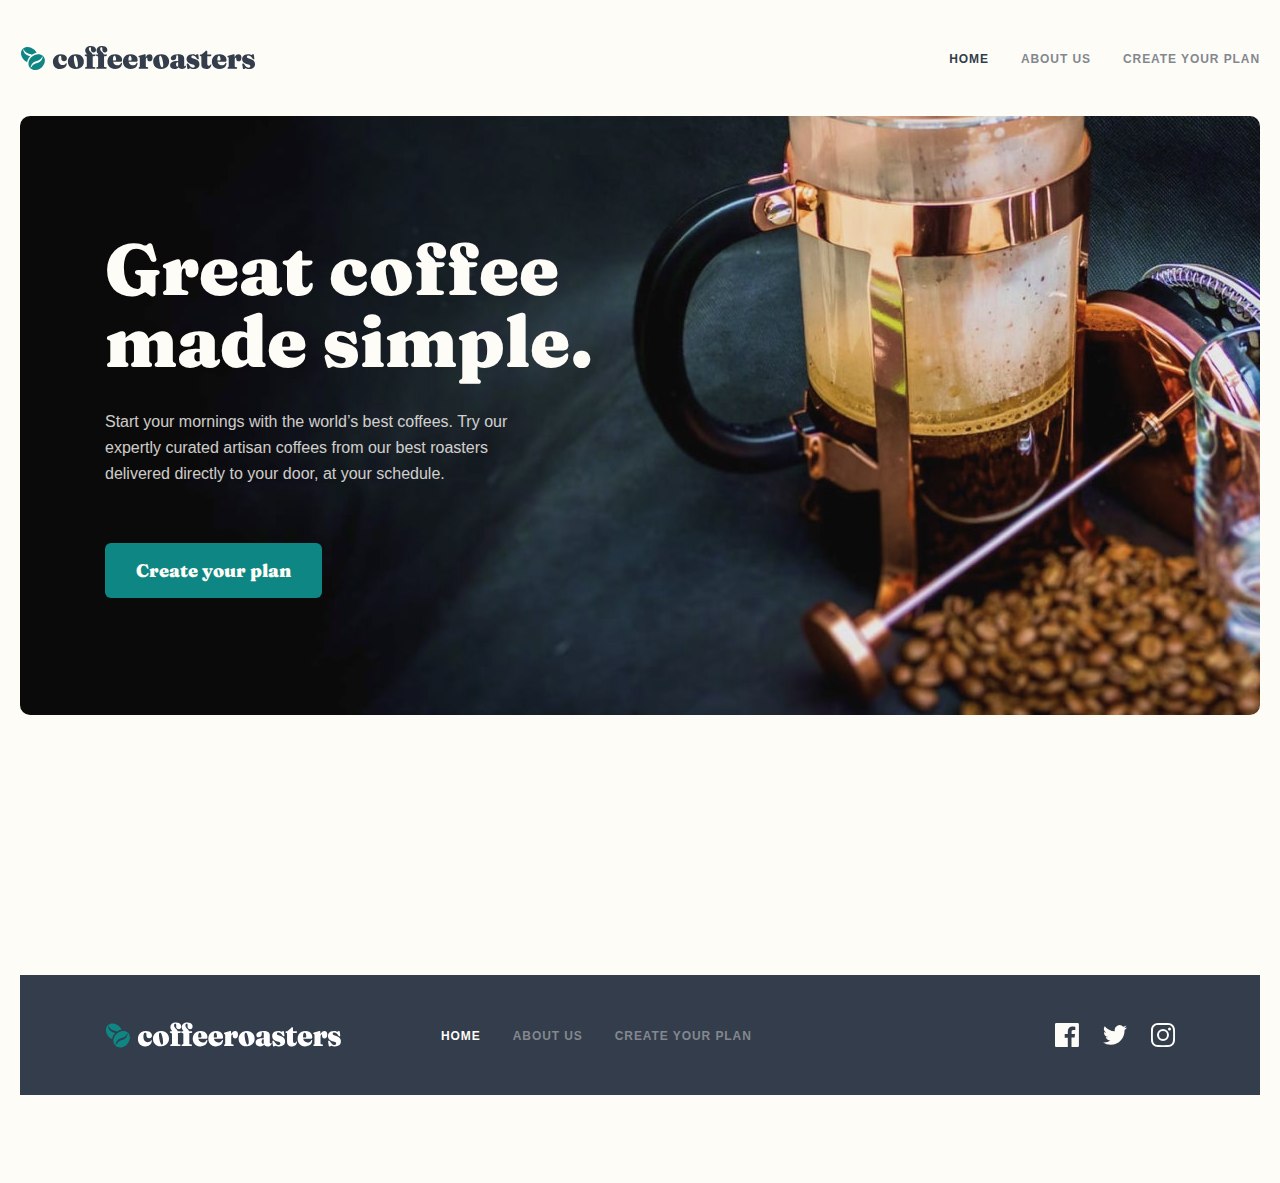
==== index.html @ d5c3a677 "First commit" ====
<!DOCTYPE html>
<html lang="en">
<head>
    <meta charset="UTF-8">
    <meta http-equiv="X-UA-Compatible" content="IE=edge">
    <meta name="viewport" content="width=device-width, initial-scale=1.0">
    <link rel="stylesheet" href="./css/mian.min.css">
    <title>Coffeeroasters</title>
</head>
<body>
    
    <!-- HEADER -->
    <header class="header">
        <div class="container">
            
            <!-- Logo -->
            <a class="header__logo" href="./index.html">
                <img 
                src="./images/svg/logo/logo.svg" 
                alt=""
                width="236"   
                height="26"
                >
            </a>
            
            <!-- Navbar -->
            <nav class="nav">
                <ul class="nav__list">
                    <li class="nav__item">
                        <a class="nav__link nav__link--active" href="./index.html">
                            Home
                        </a>
                    </li>
                    <li class="nav__item">
                        <a class="nav__link" href="./about.html">
                            About us
                        </a>
                    </li>
                    <li class="nav__item">
                        <a class="nav__link" href="./create.html">
                            Create your plan
                        </a>
                    </li>
                </ul>
            </nav>
            
            <span class="nav__burger"></span>
        </div>
    </header>
    
    <!-- MAIN -->
    <main>
        
        <!-- HERO -->
        <section class="hero">
            <div class="container">
                <div class="hero__inner">
                    <h1 class="hero__heading">Great coffee made simple.</h1>
                    
                    <p class="hero__text">
                        Start your mornings with the world’s best coffees. Try our expertly curated artisan coffees from our best roasters delivered directly to your door, at your schedule.
                    </p>
                    
                    <a class="button hero__link" href="./create.html">Create your plan</a>
                </div>
            </div>
        </section>
    </main>
    
    <!-- FOOTER -->
    <footer class="footer">
        <div class="container">
            <div class="footer__inner">
                
                <!-- Logo -->
                <a class="footer__logo" href="./index.html">
                    <img
                    src="./images/svg/logo/footer-logo.svg"
                    alt=""
                    width="236"
                    height="26"
                    >
                </a>
                
                <!-- Navbar -->
                <nav class="nav">
                    <ul class="nav__list">
                        <li class="nav__item">
                            <a class="nav__link nav__link--active" href="./index.html">
                                Home
                            </a>
                        </li>
                        <li class="nav__item">
                            <a class="nav__link" href="./about.html">
                                About us
                            </a>
                        </li>
                        <li class="nav__item">
                            <a class="nav__link" href="./create.html">
                                Create your plan
                            </a>
                        </li>
                    </ul>
                </nav>
                
                <!-- Socials -->
                <ul class="socials">
                    <li class="social">
                        <a class="social__link" target="_blank" href="#">
                            <svg class="social__image" width="24" height="24" fill="none" xmlns="http://www.w3.org/2000/svg">
                                <path d="M22.7 0H1.3C.6 0 0 .6 0 1.3v21.4c0 .7.6 1.3 1.3 1.3h11.5v-9.3H9.7v-3.6h3.1V8.4c0-3 2-4.8 4.7-4.8l2.8.2V7h-2c-1.4 0-1.7.7-1.7 1.8V11H20l-.4 3.6h-3.1V24h6c.8 0 1.4-.6 1.4-1.3V1.3c0-.7-.6-1.3-1.3-1.3Z" fill="currentColor"/>
                            </svg>
                        </a>
                    </li>
                    
                    <li class="social">
                        <a class="social__link" target="_blank" href="#">
                            <svg class="social__image" width="24" height="20" fill="none" xmlns="http://www.w3.org/2000/svg">
                                <path d="M24 2.56c-.88.39-1.83.65-2.83.77A4.93 4.93 0 0 0 23.34.61c-.95.56-2 .97-3.13 1.2a4.92 4.92 0 0 0-8.4 4.48C7.74 6.1 4.1 4.13 1.68 1.15A4.93 4.93 0 0 0 3.2 7.72a4.9 4.9 0 0 1-2.23-.61A4.93 4.93 0 0 0 4.92 12c-.69.19-1.45.23-2.22.08a4.93 4.93 0 0 0 4.6 3.42A9.9 9.9 0 0 1 0 17.54a13.94 13.94 0 0 0 7.55 2.21c9.14 0 14.3-7.72 14-14.64.95-.7 1.79-1.57 2.45-2.55Z" fill="currentColor"/>
                            </svg>
                        </a>
                    </li>
                    
                    <li class="social">
                        <a class="social__link" target="_blank" href="#">
                            <svg class="social__image" width="24" height="24" fill="none" xmlns="http://www.w3.org/2000/svg">
                                <path fill-rule="evenodd" clip-rule="evenodd" d="M12 0H7C3 0 0 3 0 7a84 84 0 0 0 0 10c0 4 3 7 7 7a86 86 0 0 0 10 0c4 0 7-3 7-7a84 84 0 0 0 0-10c0-4-3-7-7-7h-5Zm0 2h5c3 0 5 2 5 5a83 83 0 0 1 0 10c0 3-2 5-5 5a83 83 0 0 1-10 0c-3 0-5-2-5-5A83 83 0 0 1 2 7c0-3 2-5 5-5h5ZM6 12a6 6 0 1 1 12 0 6 6 0 0 1-12 0Zm6 4a4 4 0 1 1 0-8 4 4 0 0 1 0 8Zm5-10a1 1 0 1 1 3 0 1 1 0 0 1-3 0Z" fill="currentColor"/>
                            </svg>
                        </a>
                    </li>
                </ul>
            </div>
        </div>
    </footer>
    
    <script src="./js/main.js"></script>
</body>
</html>
---- css/mian.min.css ----
@font-face{font-family:"Fraunces";font-weight:900;src:url("../fonts/Fraunces/fraunces-v10-latin-900.woff2") format("woff2"),url("../fonts/Fraunces/fraunces-v10-latin-900.woff") format("woff")}@font-face{font-family:"Barlow";font-weight:400;src:url("../fonts/barlow/barlow-v5-latin-regular.woff2") format("woff2"),url("../fonts/barlow/barlow-v5-latin-regular.woff") format("woff")}@font-face{font-family:"Barlow";font-weight:700;src:url("../fonts/barlow/barlow-v5-latin-700.woff2") format("woff2"),url("../fonts/barlow/barlow-v5-latin-700.woff") format("woff")}html{line-height:1.15;-webkit-text-size-adjust:100%}body{margin:0}main{display:block}h1{font-size:2em;margin:0.67em 0}hr{-webkit-box-sizing:content-box;box-sizing:content-box;height:0;overflow:visible}pre{font-family:monospace, monospace;font-size:1em}a{background-color:transparent}abbr[title]{border-bottom:none;text-decoration:underline;-webkit-text-decoration:underline dotted;text-decoration:underline dotted}b,strong{font-weight:bolder}code,kbd,samp{font-family:monospace, monospace;font-size:1em}small{font-size:80%}sub,sup{font-size:75%;line-height:0;position:relative;vertical-align:baseline}sub{bottom:-0.25em}sup{top:-0.5em}img{border-style:none}button,input,optgroup,select,textarea{font-family:inherit;font-size:100%;line-height:1.15;margin:0}button,input{overflow:visible}button,select{text-transform:none}button,[type="button"],[type="reset"],[type="submit"]{-webkit-appearance:button}button::-moz-focus-inner,[type="button"]::-moz-focus-inner,[type="reset"]::-moz-focus-inner,[type="submit"]::-moz-focus-inner{border-style:none;padding:0}button:-moz-focusring,[type="button"]:-moz-focusring,[type="reset"]:-moz-focusring,[type="submit"]:-moz-focusring{outline:1px dotted ButtonText}fieldset{padding:0.35em 0.75em 0.625em}legend{-webkit-box-sizing:border-box;box-sizing:border-box;color:inherit;display:table;max-width:100%;padding:0;white-space:normal}progress{vertical-align:baseline}textarea{overflow:auto}[type="checkbox"],[type="radio"]{-webkit-box-sizing:border-box;box-sizing:border-box;padding:0}[type="number"]::-webkit-inner-spin-button,[type="number"]::-webkit-outer-spin-button{height:auto}[type="search"]{-webkit-appearance:textfield;outline-offset:-2px}[type="search"]::-webkit-search-decoration{-webkit-appearance:none}::-webkit-file-upload-button{-webkit-appearance:button;font:inherit}details{display:block}summary{display:list-item}template{display:none}[hidden]{display:none}html{height:100%;-webkit-box-sizing:border-box;box-sizing:border-box}*,*::before,*::after{-webkit-box-sizing:inherit;box-sizing:inherit;scroll-behavior:smooth}.visually-hidden{position:absolute;width:1px;height:1px;margin:-1px;padding:0;border:0;clip:rect(0 0 0 0);-webkit-clip-path:inset(50%);clip-path:inset(50%);overflow:hidden;white-space:nowrap}body{height:100%;display:-webkit-box;display:-ms-flexbox;display:flex;-webkit-box-orient:vertical;-webkit-box-direction:normal;-ms-flex-direction:column;flex-direction:column;margin:0;padding:0;font-family:"Barlow","Arial",sans-serif;font-size:16px;line-height:26px;background-color:#fefcf7}h1,h2,h3,h4,h5,h6{margin-top:0;font-family:"Fraunces","Arial",sans-serif;font-weight:900}p{margin-top:0}ul,ol{list-style:none;margin:0;padding:0}img{display:block}main{-webkit-box-flex:1;-ms-flex-positive:1;flex-grow:1}@media only screen and (-webkit-min-device-pixel-ratio: 2), only screen and (min--moz-device-pixel-ratio: 2), only screen and (min-device-pixel-ratio: 2), only screen and (min-resolution: 192dpi), only screen and (min-resolution: 2dppx){.hero__inner{background-image:url("../images/jpg/hero/2x/hero-picture@2x.jpg")}}.container{max-width:1320px;width:100%;margin:0 auto;padding:0 20px}.header .container{display:-webkit-box;display:-ms-flexbox;display:flex;-webkit-box-pack:justify;-ms-flex-pack:justify;justify-content:space-between;-webkit-box-align:center;-ms-flex-align:center;align-items:center;padding:45px 20px}.footer .container{margin-bottom:88px}.footer__inner{display:-webkit-box;display:-ms-flexbox;display:flex;-webkit-box-align:center;-ms-flex-align:center;align-items:center;padding:47px 85px;background-color:#333d4b}.footer__logo{margin-right:100px}.footer .nav{margin-right:auto}.footer .nav .nav__link:hover{color:#fefcf7}.footer .nav .nav__link--active{color:#fefcf7}@media only screen and (max-width: 1050px){.footer__inner{-webkit-box-pack:justify;-ms-flex-pack:justify;justify-content:space-between}.footer__logo{margin-right:0}.footer .nav{margin-right:0}}@media only screen and (max-width: 950px){.footer__inner{padding:47px 30px}.footer .nav__item+.nav__item{margin-left:16px}}@media only screen and (max-width: 768px){.footer__inner{-webkit-box-orient:vertical;-webkit-box-direction:normal;-ms-flex-direction:column;flex-direction:column;padding:54px 30px}.footer__logo{margin-bottom:32px}.footer .nav{margin-bottom:65px}.footer .nav__item+.nav__item{margin-left:32px}}@media only screen and (max-width: 425px){.footer__logo{margin-bottom:50px}.footer .nav{margin-bottom:50px}.footer .nav__list{-webkit-box-orient:vertical;-webkit-box-direction:normal;-ms-flex-direction:column;flex-direction:column}.footer .nav__item+.nav__item{margin-left:0}.footer .nav__item{padding:12px 0}.footer .nav__item:first-child{padding-top:0}.footer .nav__item:last-child{padding-bottom:0}}.nav__list{display:-webkit-box;display:-ms-flexbox;display:flex;-webkit-box-align:center;-ms-flex-align:center;align-items:center}.nav__item+.nav__item{margin-left:32px}.nav__link{font-family:"Barlow","Arial",sans-serif;text-decoration:none;font-weight:700;font-size:12px;line-height:15px;letter-spacing:0.923077px;text-transform:uppercase;color:#83888f;-webkit-transition:color 0.25s ease;transition:color 0.25s ease}.nav__link:hover{color:#333d4b}.nav__link--active{color:#333d4b}.nav__burger{display:none;width:16px;height:15px;background-image:url("../images/svg/nav-menu.svg");cursor:pointer;z-index:1000}@media only screen and (max-width: 768px){.header .nav__list{position:absolute;top:116px;right:0;bottom:0;left:0;z-index:1;display:-webkit-box;display:-ms-flexbox;display:flex;-webkit-box-orient:vertical;-webkit-box-direction:normal;-ms-flex-direction:column;flex-direction:column;-webkit-box-align:center;-ms-flex-align:center;align-items:center;padding:24px 0px;background:-webkit-gradient(linear, left bottom, left top, from(rgba(254,252,247,0)), color-stop(55.94%, #fefcf7));background:linear-gradient(0deg, rgba(254,252,247,0) 0%, #fefcf7 55.94%);opacity:0;overflow:hidden;visibility:hidden;-webkit-transition:opacity 0.25s ease,overflow 0.25s ease,visibility 0.25s ease;transition:opacity 0.25s ease,overflow 0.25s ease,visibility 0.25s ease}.header .nav__list .nav__item{width:100%;display:block;margin-left:0}.header .nav__list .nav__link{display:block;padding:16px 0;font-family:"Fraunces","Arial",sans-serif;font-size:24px;line-height:32px;text-align:center;-webkit-transition:background-color 0.25s ease,color 0.25s ease;transition:background-color 0.25s ease,color 0.25s ease}.header .nav__list .nav__link:hover{background-color:#0e8784;color:#fefcf7}.header--active .nav__list{opacity:1;overflow:visible;visibility:visible}.nav__burger{display:block}.header--active .nav__burger{background-image:url("../images/svg/x.svg")}}.hero .container{margin-bottom:260px}.hero__inner{padding:117px 85px;background-image:url("../images/jpg/hero/1x/hero-picture.jpg");background-size:1947px 1298px;background-position:left 0 bottom -170px;color:#fefcf7;border-radius:10px}.hero__heading{max-width:495px;width:100%;margin-bottom:32px;font-size:72px;line-height:72px}.hero__text{max-width:445px;width:100%;margin-bottom:56px;opacity:0.8}@media only screen and (max-width: 1150px){.hero__inner{background-position:right -830px bottom -170px}}@media only screen and (max-width: 768px){.hero .container{margin-bottom:200px}.hero__inner{padding:104px 58px;background-size:1284px 854px;background-position:right -600px bottom 0}.hero__heading{max-width:330px;margin-bottom:24px;font-size:48px;line-height:48px}.hero__text{max-width:398px;margin-bottom:40px;font-size:15px;line-height:25px}}@media only screen and (max-width: 524px){.hero__inner{position:relative;padding-left:24px;padding-right:24px;z-index:0}.hero__inner::after{position:absolute;content:"";display:block;top:0;right:0;bottom:0;left:0;z-index:-1;background-color:rgba(0,0,0,0.600551);border-radius:inherit}.hero__heading{margin:0 auto;margin-bottom:24px;text-align:center}.hero__text{margin:0 auto;margin-bottom:40px;text-align:center}.hero__link{margin:0 auto}}@media only screen and (max-width: 425px){.hero__heading{font-size:40px;line-height:40px}.hero__text{max-width:280px}}.button{display:block;width:217px;padding:15px;text-decoration:none;font-family:"Fraunces","Arial",sans-serif;font-style:normal;font-weight:900;font-size:18px;line-height:25px;text-align:center;white-space:nowrap;overflow:hidden;text-overflow:ellipsis;color:#fefcf7;background-color:#0e8784;border:none;border-radius:6px;cursor:pointer;-webkit-transition:background-color 0.25s ease;transition:background-color 0.25s ease}.button:hover{background-color:#66D2CF}.button:disabled{background-color:#E2DEDB}.socials{display:-webkit-box;display:-ms-flexbox;display:flex;-webkit-box-align:center;-ms-flex-align:center;align-items:center}.social+.social{margin-left:24px}.social__link{color:#fefcf7;-webkit-transition:color 0.25s ease;transition:color 0.25s ease}.social__link:hover{color:#fdd6ba}.social__image{display:block}
/*# sourceMappingURL=mian.min.css.map */
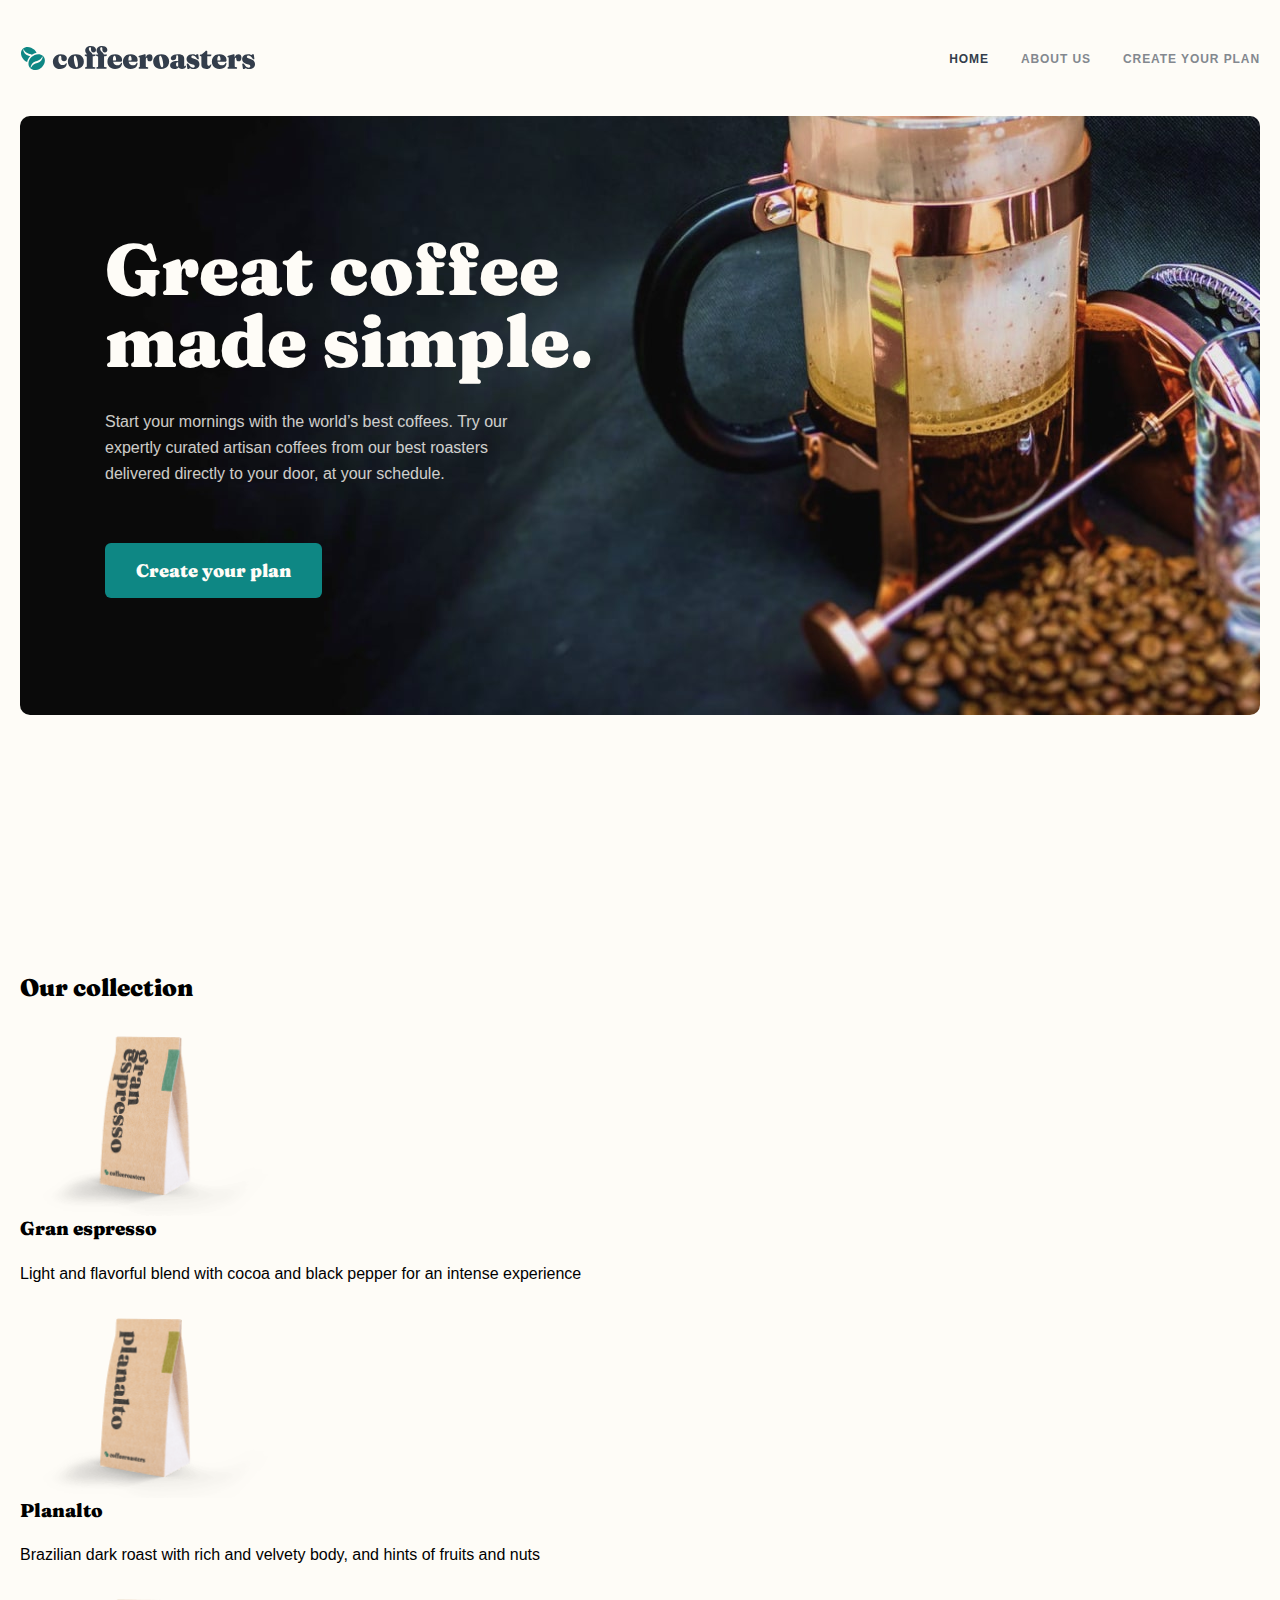
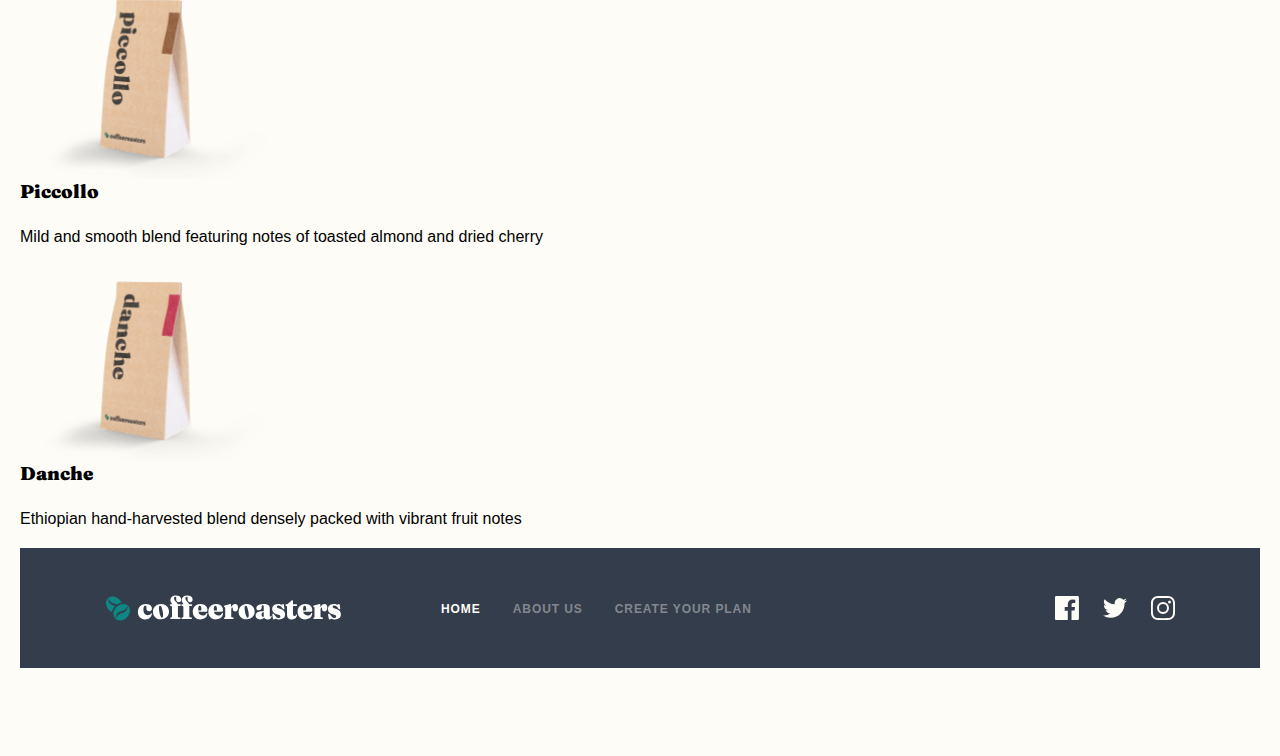
==== commit c03f4b46: "Create products section html structure" ====
--- a/index.html
+++ b/index.html
@@ -65,6 +65,87 @@
                 </div>
             </div>
         </section>
+        
+        <!-- PRODUCTS -->
+        <section class="products">
+            <div class="container">
+                <h2 class="products__heading">Our collection</h2>
+                
+                <ul class="products__list">
+                    <li class="product">
+                        
+                        <img
+                        class="product__image" 
+                        src="./images/png/products/desktop/1x/kopi1.png" 
+                        srcset="./images/png/products/desktop/2x/kopi1@2x.png 2x, ./images/png/products/desktop/1x/kopi1.png 1x"
+                        alt="Gran espresso"
+                        width="255"
+                        height="195"
+                        >
+                        
+                        <h3 class="product__name">Gran espresso</h3>
+                        
+                        <p class="product__text">
+                            Light and flavorful blend with cocoa and black pepper for an intense experience
+                        </p>
+                    </li>
+                    
+                    <li class="product">
+                        
+                        <img
+                        class="product__image" 
+                        src="./images/png/products/desktop/1x/kopi2.png" 
+                        srcset="./images/png/products/desktop/2x/kopi2@2x.png 2x, ./images/png/products/desktop/1x/kopi2.png 1x"
+                        alt="Planalto"
+                        width="255"
+                        height="195"
+                        >
+                        
+                        <h3 class="product__name">Planalto</h3>
+                        
+                        <p class="product__text">
+                            Brazilian dark roast with rich and velvety body, and hints of fruits and nuts
+                        </p>
+                    </li>
+                    
+                    <li class="product">
+                        
+                        <img
+                        class="product__image" 
+                        src="./images/png/products/desktop/1x/kopi3.png" 
+                        srcset="./images/png/products/desktop/2x/kopi3@2x.png 2x, ./images/png/products/desktop/1x/kopi3.png 1x"
+                        alt="Planalto"
+                        width="255"
+                        height="195"
+                        >
+                        
+                        <h3 class="product__name">Piccollo</h3>
+                        
+                        <p class="product__text">
+                            Mild and smooth blend featuring notes of toasted almond and dried cherry
+                        </p>
+                    </li>
+                    
+                    <li class="product">
+                        
+                        <img
+                        class="product__image" 
+                        src="./images/png/products/desktop/1x/kopi4.png" 
+                        srcset="./images/png/products/desktop/2x/kopi4@2x.png 2x, ./images/png/products/desktop/1x/kopi4.png 1x"
+                        alt="Planalto"
+                        width="255"
+                        height="195"
+                        >
+                        
+                        <h3 class="product__name">Danche</h3>
+                        
+                        <p class="product__text">
+                            Ethiopian hand-harvested blend densely packed with vibrant fruit notes
+                        </p>
+                    </li>
+                </ul>
+            </div>
+        </section>
     </main>
     
     <!-- FOOTER -->
--- a/css/mian.min.css
+++ b/css/mian.min.css
@@ -1,2 +1,2 @@
-@font-face{font-family:"Fraunces";font-weight:900;src:url("../fonts/Fraunces/fraunces-v10-latin-900.woff2") format("woff2"),url("../fonts/Fraunces/fraunces-v10-latin-900.woff") format("woff")}@font-face{font-family:"Barlow";font-weight:400;src:url("../fonts/barlow/barlow-v5-latin-regular.woff2") format("woff2"),url("../fonts/barlow/barlow-v5-latin-regular.woff") format("woff")}@font-face{font-family:"Barlow";font-weight:700;src:url("../fonts/barlow/barlow-v5-latin-700.woff2") format("woff2"),url("../fonts/barlow/barlow-v5-latin-700.woff") format("woff")}html{line-height:1.15;-webkit-text-size-adjust:100%}body{margin:0}main{display:block}h1{font-size:2em;margin:0.67em 0}hr{-webkit-box-sizing:content-box;box-sizing:content-box;height:0;overflow:visible}pre{font-family:monospace, monospace;font-size:1em}a{background-color:transparent}abbr[title]{border-bottom:none;text-decoration:underline;-webkit-text-decoration:underline dotted;text-decoration:underline dotted}b,strong{font-weight:bolder}code,kbd,samp{font-family:monospace, monospace;font-size:1em}small{font-size:80%}sub,sup{font-size:75%;line-height:0;position:relative;vertical-align:baseline}sub{bottom:-0.25em}sup{top:-0.5em}img{border-style:none}button,input,optgroup,select,textarea{font-family:inherit;font-size:100%;line-height:1.15;margin:0}button,input{overflow:visible}button,select{text-transform:none}button,[type="button"],[type="reset"],[type="submit"]{-webkit-appearance:button}button::-moz-focus-inner,[type="button"]::-moz-focus-inner,[type="reset"]::-moz-focus-inner,[type="submit"]::-moz-focus-inner{border-style:none;padding:0}button:-moz-focusring,[type="button"]:-moz-focusring,[type="reset"]:-moz-focusring,[type="submit"]:-moz-focusring{outline:1px dotted ButtonText}fieldset{padding:0.35em 0.75em 0.625em}legend{-webkit-box-sizing:border-box;box-sizing:border-box;color:inherit;display:table;max-width:100%;padding:0;white-space:normal}progress{vertical-align:baseline}textarea{overflow:auto}[type="checkbox"],[type="radio"]{-webkit-box-sizing:border-box;box-sizing:border-box;padding:0}[type="number"]::-webkit-inner-spin-button,[type="number"]::-webkit-outer-spin-button{height:auto}[type="search"]{-webkit-appearance:textfield;outline-offset:-2px}[type="search"]::-webkit-search-decoration{-webkit-appearance:none}::-webkit-file-upload-button{-webkit-appearance:button;font:inherit}details{display:block}summary{display:list-item}template{display:none}[hidden]{display:none}html{height:100%;-webkit-box-sizing:border-box;box-sizing:border-box}*,*::before,*::after{-webkit-box-sizing:inherit;box-sizing:inherit;scroll-behavior:smooth}.visually-hidden{position:absolute;width:1px;height:1px;margin:-1px;padding:0;border:0;clip:rect(0 0 0 0);-webkit-clip-path:inset(50%);clip-path:inset(50%);overflow:hidden;white-space:nowrap}body{height:100%;display:-webkit-box;display:-ms-flexbox;display:flex;-webkit-box-orient:vertical;-webkit-box-direction:normal;-ms-flex-direction:column;flex-direction:column;margin:0;padding:0;font-family:"Barlow","Arial",sans-serif;font-size:16px;line-height:26px;background-color:#fefcf7}h1,h2,h3,h4,h5,h6{margin-top:0;font-family:"Fraunces","Arial",sans-serif;font-weight:900}p{margin-top:0}ul,ol{list-style:none;margin:0;padding:0}img{display:block}main{-webkit-box-flex:1;-ms-flex-positive:1;flex-grow:1}@media only screen and (-webkit-min-device-pixel-ratio: 2), only screen and (min--moz-device-pixel-ratio: 2), only screen and (min-device-pixel-ratio: 2), only screen and (min-resolution: 192dpi), only screen and (min-resolution: 2dppx){.hero__inner{background-image:url("../images/jpg/hero/2x/hero-picture@2x.jpg")}}.container{max-width:1320px;width:100%;margin:0 auto;padding:0 20px}.header .container{display:-webkit-box;display:-ms-flexbox;display:flex;-webkit-box-pack:justify;-ms-flex-pack:justify;justify-content:space-between;-webkit-box-align:center;-ms-flex-align:center;align-items:center;padding:45px 20px}.footer .container{margin-bottom:88px}.footer__inner{display:-webkit-box;display:-ms-flexbox;display:flex;-webkit-box-align:center;-ms-flex-align:center;align-items:center;padding:47px 85px;background-color:#333d4b}.footer__logo{margin-right:100px}.footer .nav{margin-right:auto}.footer .nav .nav__link:hover{color:#fefcf7}.footer .nav .nav__link--active{color:#fefcf7}@media only screen and (max-width: 1050px){.footer__inner{-webkit-box-pack:justify;-ms-flex-pack:justify;justify-content:space-between}.footer__logo{margin-right:0}.footer .nav{margin-right:0}}@media only screen and (max-width: 950px){.footer__inner{padding:47px 30px}.footer .nav__item+.nav__item{margin-left:16px}}@media only screen and (max-width: 768px){.footer__inner{-webkit-box-orient:vertical;-webkit-box-direction:normal;-ms-flex-direction:column;flex-direction:column;padding:54px 30px}.footer__logo{margin-bottom:32px}.footer .nav{margin-bottom:65px}.footer .nav__item+.nav__item{margin-left:32px}}@media only screen and (max-width: 425px){.footer__logo{margin-bottom:50px}.footer .nav{margin-bottom:50px}.footer .nav__list{-webkit-box-orient:vertical;-webkit-box-direction:normal;-ms-flex-direction:column;flex-direction:column}.footer .nav__item+.nav__item{margin-left:0}.footer .nav__item{padding:12px 0}.footer .nav__item:first-child{padding-top:0}.footer .nav__item:last-child{padding-bottom:0}}.nav__list{display:-webkit-box;display:-ms-flexbox;display:flex;-webkit-box-align:center;-ms-flex-align:center;align-items:center}.nav__item+.nav__item{margin-left:32px}.nav__link{font-family:"Barlow","Arial",sans-serif;text-decoration:none;font-weight:700;font-size:12px;line-height:15px;letter-spacing:0.923077px;text-transform:uppercase;color:#83888f;-webkit-transition:color 0.25s ease;transition:color 0.25s ease}.nav__link:hover{color:#333d4b}.nav__link--active{color:#333d4b}.nav__burger{display:none;width:16px;height:15px;background-image:url("../images/svg/nav-menu.svg");cursor:pointer;z-index:1000}@media only screen and (max-width: 768px){.header .nav__list{position:absolute;top:116px;right:0;bottom:0;left:0;z-index:1;display:-webkit-box;display:-ms-flexbox;display:flex;-webkit-box-orient:vertical;-webkit-box-direction:normal;-ms-flex-direction:column;flex-direction:column;-webkit-box-align:center;-ms-flex-align:center;align-items:center;padding:24px 0px;background:-webkit-gradient(linear, left bottom, left top, from(rgba(254,252,247,0)), color-stop(55.94%, #fefcf7));background:linear-gradient(0deg, rgba(254,252,247,0) 0%, #fefcf7 55.94%);opacity:0;overflow:hidden;visibility:hidden;-webkit-transition:opacity 0.25s ease,overflow 0.25s ease,visibility 0.25s ease;transition:opacity 0.25s ease,overflow 0.25s ease,visibility 0.25s ease}.header .nav__list .nav__item{width:100%;display:block;margin-left:0}.header .nav__list .nav__link{display:block;padding:16px 0;font-family:"Fraunces","Arial",sans-serif;font-size:24px;line-height:32px;text-align:center;-webkit-transition:background-color 0.25s ease,color 0.25s ease;transition:background-color 0.25s ease,color 0.25s ease}.header .nav__list .nav__link:hover{background-color:#0e8784;color:#fefcf7}.header--active .nav__list{opacity:1;overflow:visible;visibility:visible}.nav__burger{display:block}.header--active .nav__burger{background-image:url("../images/svg/x.svg")}}.hero .container{margin-bottom:260px}.hero__inner{padding:117px 85px;background-image:url("../images/jpg/hero/1x/hero-picture.jpg");background-size:1947px 1298px;background-position:left 0 bottom -170px;color:#fefcf7;border-radius:10px}.hero__heading{max-width:495px;width:100%;margin-bottom:32px;font-size:72px;line-height:72px}.hero__text{max-width:445px;width:100%;margin-bottom:56px;opacity:0.8}@media only screen and (max-width: 1150px){.hero__inner{background-position:right -830px bottom -170px}}@media only screen and (max-width: 768px){.hero .container{margin-bottom:200px}.hero__inner{padding:104px 58px;background-size:1284px 854px;background-position:right -600px bottom 0}.hero__heading{max-width:330px;margin-bottom:24px;font-size:48px;line-height:48px}.hero__text{max-width:398px;margin-bottom:40px;font-size:15px;line-height:25px}}@media only screen and (max-width: 524px){.hero__inner{position:relative;padding-left:24px;padding-right:24px;z-index:0}.hero__inner::after{position:absolute;content:"";display:block;top:0;right:0;bottom:0;left:0;z-index:-1;background-color:rgba(0,0,0,0.600551);border-radius:inherit}.hero__heading{margin:0 auto;margin-bottom:24px;text-align:center}.hero__text{margin:0 auto;margin-bottom:40px;text-align:center}.hero__link{margin:0 auto}}@media only screen and (max-width: 425px){.hero__heading{font-size:40px;line-height:40px}.hero__text{max-width:280px}}.button{display:block;width:217px;padding:15px;text-decoration:none;font-family:"Fraunces","Arial",sans-serif;font-style:normal;font-weight:900;font-size:18px;line-height:25px;text-align:center;white-space:nowrap;overflow:hidden;text-overflow:ellipsis;color:#fefcf7;background-color:#0e8784;border:none;border-radius:6px;cursor:pointer;-webkit-transition:background-color 0.25s ease;transition:background-color 0.25s ease}.button:hover{background-color:#66D2CF}.button:disabled{background-color:#E2DEDB}.socials{display:-webkit-box;display:-ms-flexbox;display:flex;-webkit-box-align:center;-ms-flex-align:center;align-items:center}.social+.social{margin-left:24px}.social__link{color:#fefcf7;-webkit-transition:color 0.25s ease;transition:color 0.25s ease}.social__link:hover{color:#fdd6ba}.social__image{display:block}
+@font-face{font-family:"Fraunces";font-weight:900;src:url("../fonts/Fraunces/fraunces-v10-latin-900.woff2") format("woff2"),url("../fonts/Fraunces/fraunces-v10-latin-900.woff") format("woff")}@font-face{font-family:"Barlow";font-weight:400;src:url("../fonts/barlow/barlow-v5-latin-regular.woff2") format("woff2"),url("../fonts/barlow/barlow-v5-latin-regular.woff") format("woff")}@font-face{font-family:"Barlow";font-weight:700;src:url("../fonts/barlow/barlow-v5-latin-700.woff2") format("woff2"),url("../fonts/barlow/barlow-v5-latin-700.woff") format("woff")}html{line-height:1.15;-webkit-text-size-adjust:100%}body{margin:0}main{display:block}h1{font-size:2em;margin:0.67em 0}hr{-webkit-box-sizing:content-box;box-sizing:content-box;height:0;overflow:visible}pre{font-family:monospace, monospace;font-size:1em}a{background-color:transparent}abbr[title]{border-bottom:none;text-decoration:underline;-webkit-text-decoration:underline dotted;text-decoration:underline dotted}b,strong{font-weight:bolder}code,kbd,samp{font-family:monospace, monospace;font-size:1em}small{font-size:80%}sub,sup{font-size:75%;line-height:0;position:relative;vertical-align:baseline}sub{bottom:-0.25em}sup{top:-0.5em}img{border-style:none}button,input,optgroup,select,textarea{font-family:inherit;font-size:100%;line-height:1.15;margin:0}button,input{overflow:visible}button,select{text-transform:none}button,[type="button"],[type="reset"],[type="submit"]{-webkit-appearance:button}button::-moz-focus-inner,[type="button"]::-moz-focus-inner,[type="reset"]::-moz-focus-inner,[type="submit"]::-moz-focus-inner{border-style:none;padding:0}button:-moz-focusring,[type="button"]:-moz-focusring,[type="reset"]:-moz-focusring,[type="submit"]:-moz-focusring{outline:1px dotted ButtonText}fieldset{padding:0.35em 0.75em 0.625em}legend{-webkit-box-sizing:border-box;box-sizing:border-box;color:inherit;display:table;max-width:100%;padding:0;white-space:normal}progress{vertical-align:baseline}textarea{overflow:auto}[type="checkbox"],[type="radio"]{-webkit-box-sizing:border-box;box-sizing:border-box;padding:0}[type="number"]::-webkit-inner-spin-button,[type="number"]::-webkit-outer-spin-button{height:auto}[type="search"]{-webkit-appearance:textfield;outline-offset:-2px}[type="search"]::-webkit-search-decoration{-webkit-appearance:none}::-webkit-file-upload-button{-webkit-appearance:button;font:inherit}details{display:block}summary{display:list-item}template{display:none}[hidden]{display:none}html{height:100%;-webkit-box-sizing:border-box;box-sizing:border-box}*,*::before,*::after{-webkit-box-sizing:inherit;box-sizing:inherit;scroll-behavior:smooth}.visually-hidden{position:absolute;width:1px;height:1px;margin:-1px;padding:0;border:0;clip:rect(0 0 0 0);-webkit-clip-path:inset(50%);clip-path:inset(50%);overflow:hidden;white-space:nowrap}body{height:100%;display:-webkit-box;display:-ms-flexbox;display:flex;-webkit-box-orient:vertical;-webkit-box-direction:normal;-ms-flex-direction:column;flex-direction:column;margin:0;padding:0;font-family:"Barlow","Arial",sans-serif;font-size:16px;line-height:26px;background-color:#fefcf7}h1,h2,h3,h4,h5,h6{margin-top:0;font-family:"Fraunces","Arial",sans-serif;font-weight:900}p{margin-top:0}ul,ol{list-style:none;margin:0;padding:0}img{display:block}main{-webkit-box-flex:1;-ms-flex-positive:1;flex-grow:1}@media only screen and (-webkit-min-device-pixel-ratio: 2), only screen and (min--moz-device-pixel-ratio: 2), only screen and (min-device-pixel-ratio: 2), only screen and (min-resolution: 192dpi), only screen and (min-resolution: 2dppx){.hero__inner{background-image:url("../images/jpg/hero/2x/hero-picture@2x.jpg")}}.container{max-width:1320px;width:100%;margin:0 auto;padding:0 20px}.header .container{display:-webkit-box;display:-ms-flexbox;display:flex;-webkit-box-pack:justify;-ms-flex-pack:justify;justify-content:space-between;-webkit-box-align:center;-ms-flex-align:center;align-items:center;padding:45px 20px}.footer .container{margin-bottom:88px}.footer__inner{display:-webkit-box;display:-ms-flexbox;display:flex;-webkit-box-align:center;-ms-flex-align:center;align-items:center;padding:47px 85px;background-color:#333d4b}.footer__logo{margin-right:100px}.footer .nav{margin-right:auto}.footer .nav .nav__link:hover{color:#fefcf7}.footer .nav .nav__link--active{color:#fefcf7}@media only screen and (max-width: 1050px){.footer__inner{-webkit-box-pack:justify;-ms-flex-pack:justify;justify-content:space-between}.footer__logo{margin-right:0}.footer .nav{margin-right:0}}@media only screen and (max-width: 950px){.footer__inner{padding:47px 30px}.footer .nav__item+.nav__item{margin-left:16px}}@media only screen and (max-width: 768px){.footer .container{margin-bottom:72px}.footer__inner{-webkit-box-orient:vertical;-webkit-box-direction:normal;-ms-flex-direction:column;flex-direction:column;padding:54px 30px}.footer__logo{margin-bottom:32px}.footer .nav{margin-bottom:65px}.footer .nav__item+.nav__item{margin-left:32px}}@media only screen and (max-width: 425px){.footer__logo{margin-bottom:50px}.footer .nav{margin-bottom:50px}.footer .nav__list{-webkit-box-orient:vertical;-webkit-box-direction:normal;-ms-flex-direction:column;flex-direction:column}.footer .nav__item+.nav__item{margin-left:0}.footer .nav__item{padding:12px 0}.footer .nav__item:first-child{padding-top:0}.footer .nav__item:last-child{padding-bottom:0}}.nav__list{display:-webkit-box;display:-ms-flexbox;display:flex;-webkit-box-align:center;-ms-flex-align:center;align-items:center}.nav__item+.nav__item{margin-left:32px}.nav__link{font-family:"Barlow","Arial",sans-serif;text-decoration:none;font-weight:700;font-size:12px;line-height:15px;letter-spacing:0.923077px;text-transform:uppercase;color:#83888f;-webkit-transition:color 0.25s ease;transition:color 0.25s ease}.nav__link:hover{color:#333d4b}.nav__link--active{color:#333d4b}.nav__burger{display:none;width:16px;height:15px;background-image:url("../images/svg/nav-menu.svg");cursor:pointer;z-index:1000}@media only screen and (max-width: 768px){.header .nav__list{position:absolute;top:116px;right:0;bottom:0;left:0;z-index:1;display:-webkit-box;display:-ms-flexbox;display:flex;-webkit-box-orient:vertical;-webkit-box-direction:normal;-ms-flex-direction:column;flex-direction:column;-webkit-box-align:center;-ms-flex-align:center;align-items:center;padding:24px 0px;background:-webkit-gradient(linear, left bottom, left top, from(rgba(254,252,247,0)), color-stop(55.94%, #fefcf7));background:linear-gradient(0deg, rgba(254,252,247,0) 0%, #fefcf7 55.94%);opacity:0;overflow:hidden;visibility:hidden;-webkit-transition:opacity 0.25s ease,overflow 0.25s ease,visibility 0.25s ease;transition:opacity 0.25s ease,overflow 0.25s ease,visibility 0.25s ease}.header .nav__list .nav__item{width:100%;display:block;margin-left:0}.header .nav__list .nav__link{display:block;padding:16px 0;font-family:"Fraunces","Arial",sans-serif;font-size:24px;line-height:32px;text-align:center;-webkit-transition:background-color 0.25s ease,color 0.25s ease;transition:background-color 0.25s ease,color 0.25s ease}.header .nav__list .nav__link:hover{background-color:#0e8784;color:#fefcf7}.header--active .nav__list{opacity:1;overflow:visible;visibility:visible}.nav__burger{display:block}.header--active .nav__burger{background-image:url("../images/svg/x.svg")}}.hero .container{margin-bottom:260px}.hero__inner{padding:117px 85px;background-image:url("../images/jpg/hero/1x/hero-picture.jpg");background-size:1947px 1298px;background-position:left 0 bottom -170px;color:#fefcf7;border-radius:10px}.hero__heading{max-width:495px;width:100%;margin-bottom:32px;font-size:72px;line-height:72px}.hero__text{max-width:445px;width:100%;margin-bottom:56px;opacity:0.8}@media only screen and (max-width: 1150px){.hero__inner{background-position:right -830px bottom -170px}}@media only screen and (max-width: 768px){.hero .container{margin-bottom:200px}.hero__inner{padding:104px 58px;background-size:1284px 854px;background-position:right -600px bottom 0}.hero__heading{max-width:330px;margin-bottom:24px;font-size:48px;line-height:48px}.hero__text{max-width:398px;margin-bottom:40px;font-size:15px;line-height:25px}}@media only screen and (max-width: 524px){.hero__inner{position:relative;padding-left:24px;padding-right:24px;z-index:0}.hero__inner::after{position:absolute;content:"";display:block;top:0;right:0;bottom:0;left:0;z-index:-1;background-color:rgba(0,0,0,0.600551);border-radius:inherit}.hero__heading{margin:0 auto;margin-bottom:24px;text-align:center}.hero__text{margin:0 auto;margin-bottom:40px;text-align:center}.hero__link{margin:0 auto}}@media only screen and (max-width: 425px){.hero__heading{font-size:40px;line-height:40px}.hero__text{max-width:280px}}@media only screen and (max-width: 425px){.hero__heading{font-size:34px;line-height:40px}}.button{display:block;width:217px;padding:15px;text-decoration:none;font-family:"Fraunces","Arial",sans-serif;font-style:normal;font-weight:900;font-size:18px;line-height:25px;text-align:center;white-space:nowrap;overflow:hidden;text-overflow:ellipsis;color:#fefcf7;background-color:#0e8784;border:none;border-radius:6px;cursor:pointer;-webkit-transition:background-color 0.25s ease;transition:background-color 0.25s ease}.button:hover{background-color:#66D2CF}.button:disabled{background-color:#E2DEDB}.socials{display:-webkit-box;display:-ms-flexbox;display:flex;-webkit-box-align:center;-ms-flex-align:center;align-items:center}.social+.social{margin-left:24px}.social__link{color:#fefcf7;-webkit-transition:color 0.25s ease;transition:color 0.25s ease}.social__link:hover{color:#fdd6ba}.social__image{display:block}
 /*# sourceMappingURL=mian.min.css.map */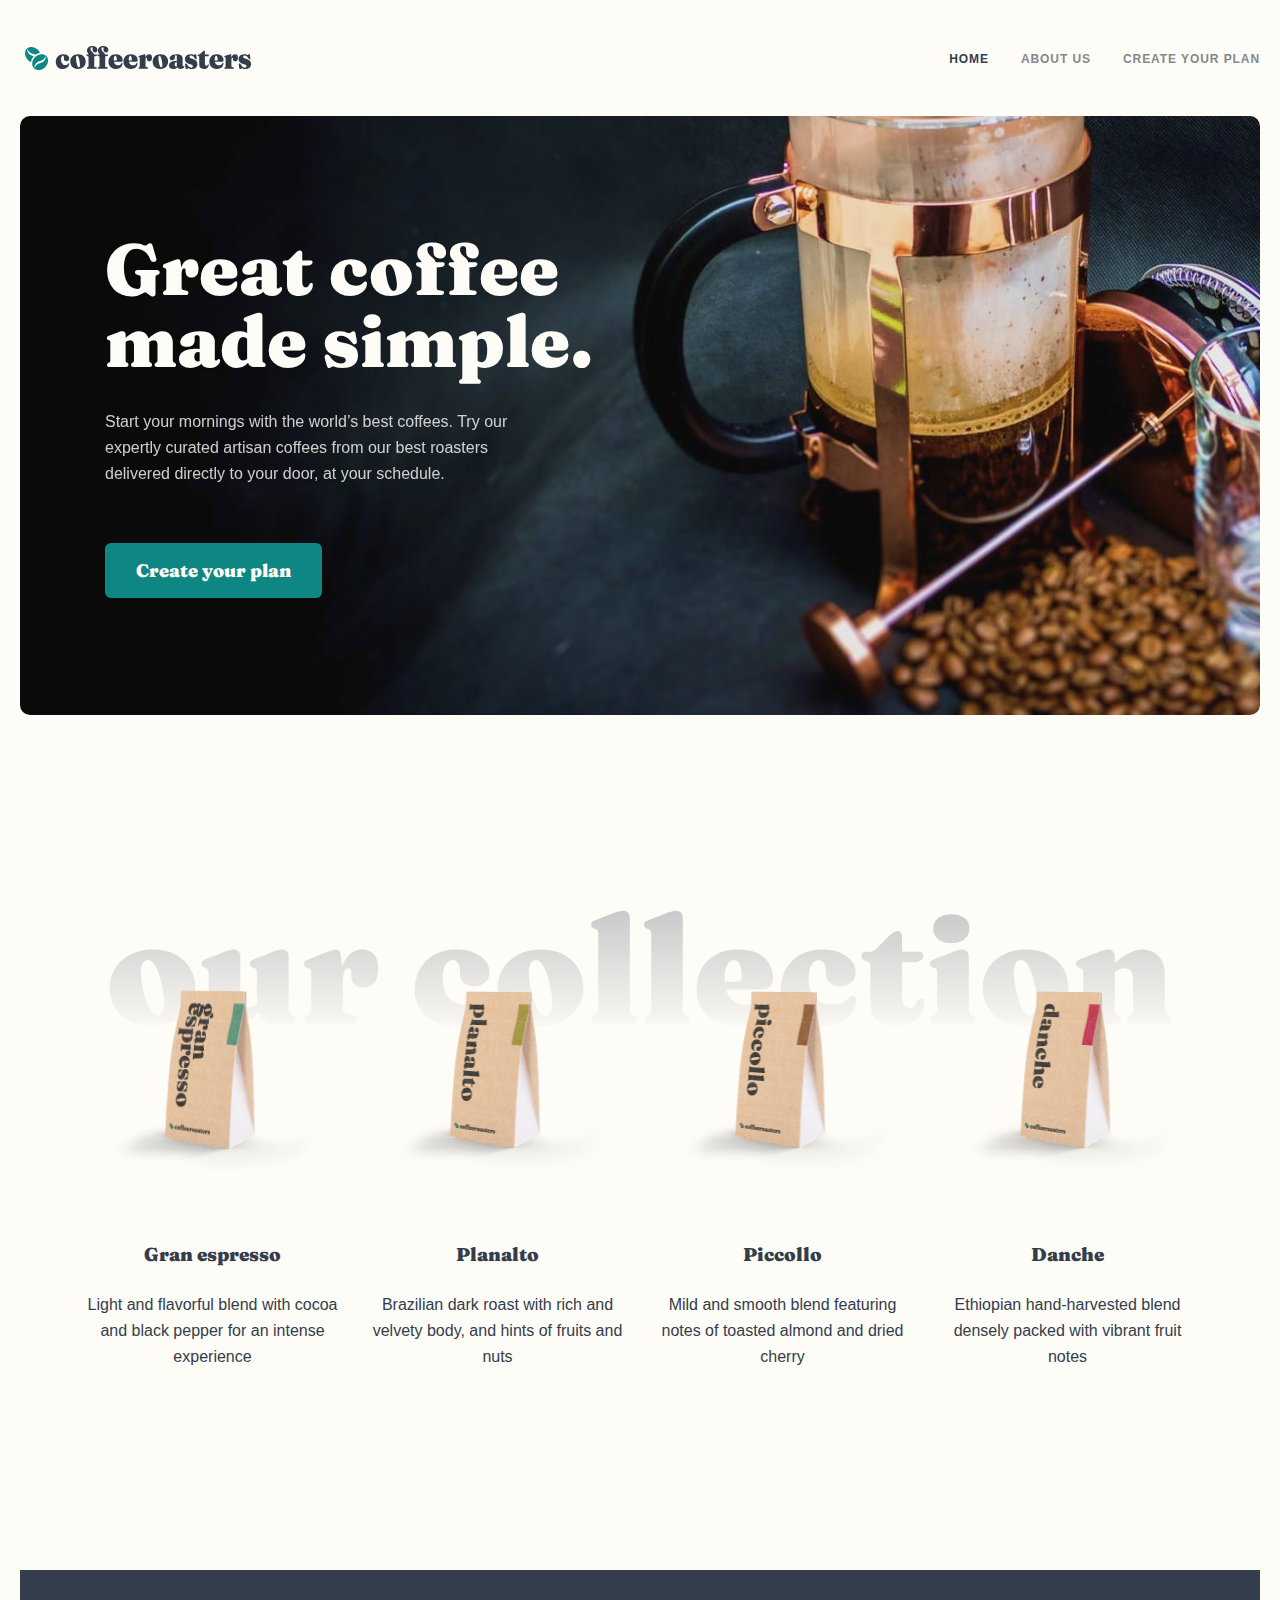
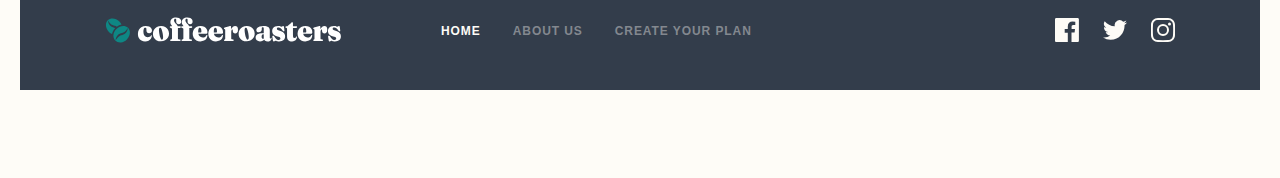
==== commit 84f64217: "Edit products section" ====
--- a/index.html
+++ b/index.html
@@ -73,7 +73,6 @@
                 
                 <ul class="products__list">
                     <li class="product">
-                        
                         <img
                         class="product__image" 
                         src="./images/png/products/desktop/1x/kopi1.png" 
@@ -83,15 +82,16 @@
                         height="195"
                         >
                         
-                        <h3 class="product__name">Gran espresso</h3>
-                        
-                        <p class="product__text">
-                            Light and flavorful blend with cocoa and black pepper for an intense experience
-                        </p>
-                    </li>
-                    
-                    <li class="product">
-                        
+                        <div class="product__info">
+                            <h3 class="product__name">Gran espresso</h3>
+                            
+                            <p class="product__text">
+                                Light and flavorful blend with cocoa and black pepper for an intense experience
+                            </p>
+                        </div>
+                    </li>
+                    
+                    <li class="product">
                         <img
                         class="product__image" 
                         src="./images/png/products/desktop/1x/kopi2.png" 
@@ -101,15 +101,16 @@
                         height="195"
                         >
                         
-                        <h3 class="product__name">Planalto</h3>
-                        
-                        <p class="product__text">
-                            Brazilian dark roast with rich and velvety body, and hints of fruits and nuts
-                        </p>
-                    </li>
-                    
-                    <li class="product">
-                        
+                        <div class="product__info">
+                            <h3 class="product__name">Planalto</h3>
+                            
+                            <p class="product__text">
+                                Brazilian dark roast with rich and velvety body, and hints of fruits and nuts
+                            </p>
+                        </div>
+                    </li>
+                    
+                    <li class="product">
                         <img
                         class="product__image" 
                         src="./images/png/products/desktop/1x/kopi3.png" 
@@ -119,15 +120,16 @@
                         height="195"
                         >
                         
-                        <h3 class="product__name">Piccollo</h3>
-                        
-                        <p class="product__text">
-                            Mild and smooth blend featuring notes of toasted almond and dried cherry
-                        </p>
-                    </li>
-                    
-                    <li class="product">
-                        
+                        <div class="product__info">
+                            <h3 class="product__name">Piccollo</h3>
+                            
+                            <p class="product__text">
+                                Mild and smooth blend featuring notes of toasted almond and dried cherry
+                            </p>
+                        </div>
+                    </li>
+                    
+                    <li class="product">
                         <img
                         class="product__image" 
                         src="./images/png/products/desktop/1x/kopi4.png" 
@@ -137,11 +139,13 @@
                         height="195"
                         >
                         
-                        <h3 class="product__name">Danche</h3>
-                        
-                        <p class="product__text">
-                            Ethiopian hand-harvested blend densely packed with vibrant fruit notes
-                        </p>
+                        <div class="product__info">
+                            <h3 class="product__name">Danche</h3>
+                            
+                            <p class="product__text">
+                                Ethiopian hand-harvested blend densely packed with vibrant fruit notes
+                            </p>
+                        </div>
                     </li>
                 </ul>
             </div>
--- a/css/mian.min.css
+++ b/css/mian.min.css
@@ -1,2 +1,2 @@
-@font-face{font-family:"Fraunces";font-weight:900;src:url("../fonts/Fraunces/fraunces-v10-latin-900.woff2") format("woff2"),url("../fonts/Fraunces/fraunces-v10-latin-900.woff") format("woff")}@font-face{font-family:"Barlow";font-weight:400;src:url("../fonts/barlow/barlow-v5-latin-regular.woff2") format("woff2"),url("../fonts/barlow/barlow-v5-latin-regular.woff") format("woff")}@font-face{font-family:"Barlow";font-weight:700;src:url("../fonts/barlow/barlow-v5-latin-700.woff2") format("woff2"),url("../fonts/barlow/barlow-v5-latin-700.woff") format("woff")}html{line-height:1.15;-webkit-text-size-adjust:100%}body{margin:0}main{display:block}h1{font-size:2em;margin:0.67em 0}hr{-webkit-box-sizing:content-box;box-sizing:content-box;height:0;overflow:visible}pre{font-family:monospace, monospace;font-size:1em}a{background-color:transparent}abbr[title]{border-bottom:none;text-decoration:underline;-webkit-text-decoration:underline dotted;text-decoration:underline dotted}b,strong{font-weight:bolder}code,kbd,samp{font-family:monospace, monospace;font-size:1em}small{font-size:80%}sub,sup{font-size:75%;line-height:0;position:relative;vertical-align:baseline}sub{bottom:-0.25em}sup{top:-0.5em}img{border-style:none}button,input,optgroup,select,textarea{font-family:inherit;font-size:100%;line-height:1.15;margin:0}button,input{overflow:visible}button,select{text-transform:none}button,[type="button"],[type="reset"],[type="submit"]{-webkit-appearance:button}button::-moz-focus-inner,[type="button"]::-moz-focus-inner,[type="reset"]::-moz-focus-inner,[type="submit"]::-moz-focus-inner{border-style:none;padding:0}button:-moz-focusring,[type="button"]:-moz-focusring,[type="reset"]:-moz-focusring,[type="submit"]:-moz-focusring{outline:1px dotted ButtonText}fieldset{padding:0.35em 0.75em 0.625em}legend{-webkit-box-sizing:border-box;box-sizing:border-box;color:inherit;display:table;max-width:100%;padding:0;white-space:normal}progress{vertical-align:baseline}textarea{overflow:auto}[type="checkbox"],[type="radio"]{-webkit-box-sizing:border-box;box-sizing:border-box;padding:0}[type="number"]::-webkit-inner-spin-button,[type="number"]::-webkit-outer-spin-button{height:auto}[type="search"]{-webkit-appearance:textfield;outline-offset:-2px}[type="search"]::-webkit-search-decoration{-webkit-appearance:none}::-webkit-file-upload-button{-webkit-appearance:button;font:inherit}details{display:block}summary{display:list-item}template{display:none}[hidden]{display:none}html{height:100%;-webkit-box-sizing:border-box;box-sizing:border-box}*,*::before,*::after{-webkit-box-sizing:inherit;box-sizing:inherit;scroll-behavior:smooth}.visually-hidden{position:absolute;width:1px;height:1px;margin:-1px;padding:0;border:0;clip:rect(0 0 0 0);-webkit-clip-path:inset(50%);clip-path:inset(50%);overflow:hidden;white-space:nowrap}body{height:100%;display:-webkit-box;display:-ms-flexbox;display:flex;-webkit-box-orient:vertical;-webkit-box-direction:normal;-ms-flex-direction:column;flex-direction:column;margin:0;padding:0;font-family:"Barlow","Arial",sans-serif;font-size:16px;line-height:26px;background-color:#fefcf7}h1,h2,h3,h4,h5,h6{margin-top:0;font-family:"Fraunces","Arial",sans-serif;font-weight:900}p{margin-top:0}ul,ol{list-style:none;margin:0;padding:0}img{display:block}main{-webkit-box-flex:1;-ms-flex-positive:1;flex-grow:1}@media only screen and (-webkit-min-device-pixel-ratio: 2), only screen and (min--moz-device-pixel-ratio: 2), only screen and (min-device-pixel-ratio: 2), only screen and (min-resolution: 192dpi), only screen and (min-resolution: 2dppx){.hero__inner{background-image:url("../images/jpg/hero/2x/hero-picture@2x.jpg")}}.container{max-width:1320px;width:100%;margin:0 auto;padding:0 20px}.header .container{display:-webkit-box;display:-ms-flexbox;display:flex;-webkit-box-pack:justify;-ms-flex-pack:justify;justify-content:space-between;-webkit-box-align:center;-ms-flex-align:center;align-items:center;padding:45px 20px}.footer .container{margin-bottom:88px}.footer__inner{display:-webkit-box;display:-ms-flexbox;display:flex;-webkit-box-align:center;-ms-flex-align:center;align-items:center;padding:47px 85px;background-color:#333d4b}.footer__logo{margin-right:100px}.footer .nav{margin-right:auto}.footer .nav .nav__link:hover{color:#fefcf7}.footer .nav .nav__link--active{color:#fefcf7}@media only screen and (max-width: 1050px){.footer__inner{-webkit-box-pack:justify;-ms-flex-pack:justify;justify-content:space-between}.footer__logo{margin-right:0}.footer .nav{margin-right:0}}@media only screen and (max-width: 950px){.footer__inner{padding:47px 30px}.footer .nav__item+.nav__item{margin-left:16px}}@media only screen and (max-width: 768px){.footer .container{margin-bottom:72px}.footer__inner{-webkit-box-orient:vertical;-webkit-box-direction:normal;-ms-flex-direction:column;flex-direction:column;padding:54px 30px}.footer__logo{margin-bottom:32px}.footer .nav{margin-bottom:65px}.footer .nav__item+.nav__item{margin-left:32px}}@media only screen and (max-width: 425px){.footer__logo{margin-bottom:50px}.footer .nav{margin-bottom:50px}.footer .nav__list{-webkit-box-orient:vertical;-webkit-box-direction:normal;-ms-flex-direction:column;flex-direction:column}.footer .nav__item+.nav__item{margin-left:0}.footer .nav__item{padding:12px 0}.footer .nav__item:first-child{padding-top:0}.footer .nav__item:last-child{padding-bottom:0}}.nav__list{display:-webkit-box;display:-ms-flexbox;display:flex;-webkit-box-align:center;-ms-flex-align:center;align-items:center}.nav__item+.nav__item{margin-left:32px}.nav__link{font-family:"Barlow","Arial",sans-serif;text-decoration:none;font-weight:700;font-size:12px;line-height:15px;letter-spacing:0.923077px;text-transform:uppercase;color:#83888f;-webkit-transition:color 0.25s ease;transition:color 0.25s ease}.nav__link:hover{color:#333d4b}.nav__link--active{color:#333d4b}.nav__burger{display:none;width:16px;height:15px;background-image:url("../images/svg/nav-menu.svg");cursor:pointer;z-index:1000}@media only screen and (max-width: 768px){.header .nav__list{position:absolute;top:116px;right:0;bottom:0;left:0;z-index:1;display:-webkit-box;display:-ms-flexbox;display:flex;-webkit-box-orient:vertical;-webkit-box-direction:normal;-ms-flex-direction:column;flex-direction:column;-webkit-box-align:center;-ms-flex-align:center;align-items:center;padding:24px 0px;background:-webkit-gradient(linear, left bottom, left top, from(rgba(254,252,247,0)), color-stop(55.94%, #fefcf7));background:linear-gradient(0deg, rgba(254,252,247,0) 0%, #fefcf7 55.94%);opacity:0;overflow:hidden;visibility:hidden;-webkit-transition:opacity 0.25s ease,overflow 0.25s ease,visibility 0.25s ease;transition:opacity 0.25s ease,overflow 0.25s ease,visibility 0.25s ease}.header .nav__list .nav__item{width:100%;display:block;margin-left:0}.header .nav__list .nav__link{display:block;padding:16px 0;font-family:"Fraunces","Arial",sans-serif;font-size:24px;line-height:32px;text-align:center;-webkit-transition:background-color 0.25s ease,color 0.25s ease;transition:background-color 0.25s ease,color 0.25s ease}.header .nav__list .nav__link:hover{background-color:#0e8784;color:#fefcf7}.header--active .nav__list{opacity:1;overflow:visible;visibility:visible}.nav__burger{display:block}.header--active .nav__burger{background-image:url("../images/svg/x.svg")}}.hero .container{margin-bottom:260px}.hero__inner{padding:117px 85px;background-image:url("../images/jpg/hero/1x/hero-picture.jpg");background-size:1947px 1298px;background-position:left 0 bottom -170px;color:#fefcf7;border-radius:10px}.hero__heading{max-width:495px;width:100%;margin-bottom:32px;font-size:72px;line-height:72px}.hero__text{max-width:445px;width:100%;margin-bottom:56px;opacity:0.8}@media only screen and (max-width: 1150px){.hero__inner{background-position:right -830px bottom -170px}}@media only screen and (max-width: 768px){.hero .container{margin-bottom:200px}.hero__inner{padding:104px 58px;background-size:1284px 854px;background-position:right -600px bottom 0}.hero__heading{max-width:330px;margin-bottom:24px;font-size:48px;line-height:48px}.hero__text{max-width:398px;margin-bottom:40px;font-size:15px;line-height:25px}}@media only screen and (max-width: 524px){.hero__inner{position:relative;padding-left:24px;padding-right:24px;z-index:0}.hero__inner::after{position:absolute;content:"";display:block;top:0;right:0;bottom:0;left:0;z-index:-1;background-color:rgba(0,0,0,0.600551);border-radius:inherit}.hero__heading{margin:0 auto;margin-bottom:24px;text-align:center}.hero__text{margin:0 auto;margin-bottom:40px;text-align:center}.hero__link{margin:0 auto}}@media only screen and (max-width: 425px){.hero__heading{font-size:40px;line-height:40px}.hero__text{max-width:280px}}@media only screen and (max-width: 425px){.hero__heading{font-size:34px;line-height:40px}}.button{display:block;width:217px;padding:15px;text-decoration:none;font-family:"Fraunces","Arial",sans-serif;font-style:normal;font-weight:900;font-size:18px;line-height:25px;text-align:center;white-space:nowrap;overflow:hidden;text-overflow:ellipsis;color:#fefcf7;background-color:#0e8784;border:none;border-radius:6px;cursor:pointer;-webkit-transition:background-color 0.25s ease;transition:background-color 0.25s ease}.button:hover{background-color:#66D2CF}.button:disabled{background-color:#E2DEDB}.socials{display:-webkit-box;display:-ms-flexbox;display:flex;-webkit-box-align:center;-ms-flex-align:center;align-items:center}.social+.social{margin-left:24px}.social__link{color:#fefcf7;-webkit-transition:color 0.25s ease;transition:color 0.25s ease}.social__link:hover{color:#fdd6ba}.social__image{display:block}
+@font-face{font-family:"Fraunces";font-weight:900;src:url("../fonts/Fraunces/fraunces-v10-latin-900.woff2") format("woff2"),url("../fonts/Fraunces/fraunces-v10-latin-900.woff") format("woff")}@font-face{font-family:"Barlow";font-weight:400;src:url("../fonts/barlow/barlow-v5-latin-regular.woff2") format("woff2"),url("../fonts/barlow/barlow-v5-latin-regular.woff") format("woff")}@font-face{font-family:"Barlow";font-weight:700;src:url("../fonts/barlow/barlow-v5-latin-700.woff2") format("woff2"),url("../fonts/barlow/barlow-v5-latin-700.woff") format("woff")}html{line-height:1.15;-webkit-text-size-adjust:100%}body{margin:0}main{display:block}h1{font-size:2em;margin:0.67em 0}hr{-webkit-box-sizing:content-box;box-sizing:content-box;height:0;overflow:visible}pre{font-family:monospace, monospace;font-size:1em}a{background-color:transparent}abbr[title]{border-bottom:none;text-decoration:underline;-webkit-text-decoration:underline dotted;text-decoration:underline dotted}b,strong{font-weight:bolder}code,kbd,samp{font-family:monospace, monospace;font-size:1em}small{font-size:80%}sub,sup{font-size:75%;line-height:0;position:relative;vertical-align:baseline}sub{bottom:-0.25em}sup{top:-0.5em}img{border-style:none}button,input,optgroup,select,textarea{font-family:inherit;font-size:100%;line-height:1.15;margin:0}button,input{overflow:visible}button,select{text-transform:none}button,[type="button"],[type="reset"],[type="submit"]{-webkit-appearance:button}button::-moz-focus-inner,[type="button"]::-moz-focus-inner,[type="reset"]::-moz-focus-inner,[type="submit"]::-moz-focus-inner{border-style:none;padding:0}button:-moz-focusring,[type="button"]:-moz-focusring,[type="reset"]:-moz-focusring,[type="submit"]:-moz-focusring{outline:1px dotted ButtonText}fieldset{padding:0.35em 0.75em 0.625em}legend{-webkit-box-sizing:border-box;box-sizing:border-box;color:inherit;display:table;max-width:100%;padding:0;white-space:normal}progress{vertical-align:baseline}textarea{overflow:auto}[type="checkbox"],[type="radio"]{-webkit-box-sizing:border-box;box-sizing:border-box;padding:0}[type="number"]::-webkit-inner-spin-button,[type="number"]::-webkit-outer-spin-button{height:auto}[type="search"]{-webkit-appearance:textfield;outline-offset:-2px}[type="search"]::-webkit-search-decoration{-webkit-appearance:none}::-webkit-file-upload-button{-webkit-appearance:button;font:inherit}details{display:block}summary{display:list-item}template{display:none}[hidden]{display:none}html{height:100%;-webkit-box-sizing:border-box;box-sizing:border-box}*,*::before,*::after{-webkit-box-sizing:inherit;box-sizing:inherit;scroll-behavior:smooth}.visually-hidden{position:absolute;width:1px;height:1px;margin:-1px;padding:0;border:0;clip:rect(0 0 0 0);-webkit-clip-path:inset(50%);clip-path:inset(50%);overflow:hidden;white-space:nowrap}body{height:100%;display:-webkit-box;display:-ms-flexbox;display:flex;-webkit-box-orient:vertical;-webkit-box-direction:normal;-ms-flex-direction:column;flex-direction:column;margin:0;padding:0;font-family:"Barlow","Arial",sans-serif;font-size:16px;line-height:26px;color:#333d4b;background-color:#fefcf7}h1,h2,h3,h4,h5,h6{margin-top:0;font-family:"Fraunces","Arial",sans-serif;font-weight:900}p{margin-top:0}ul,ol{list-style:none;margin:0;padding:0}img{display:block;-o-object-fit:contain;object-fit:contain}main{-webkit-box-flex:1;-ms-flex-positive:1;flex-grow:1}@media only screen and (-webkit-min-device-pixel-ratio: 2), only screen and (min--moz-device-pixel-ratio: 2), only screen and (min-device-pixel-ratio: 2), only screen and (min-resolution: 192dpi), only screen and (min-resolution: 2dppx){.hero__inner{background-image:url("../images/jpg/hero/2x/hero-picture@2x.jpg")}}.container{max-width:1320px;width:100%;margin:0 auto;padding:0 20px}.header .container{display:-webkit-box;display:-ms-flexbox;display:flex;-webkit-box-pack:justify;-ms-flex-pack:justify;justify-content:space-between;-webkit-box-align:center;-ms-flex-align:center;align-items:center;padding:45px 20px}@media only screen and (max-width: 768px){.header .container{padding-top:40px;padding-bottom:53px}}@media only screen and (max-width: 425px){.header .container{padding-top:32px;padding-bottom:40px}}.footer .container{margin-bottom:88px}.footer__inner{display:-webkit-box;display:-ms-flexbox;display:flex;-webkit-box-align:center;-ms-flex-align:center;align-items:center;padding:47px 85px;background-color:#333d4b}.footer__logo{margin-right:100px}.footer .nav{margin-right:auto}.footer .nav .nav__link:hover{color:#fefcf7}.footer .nav .nav__link--active{color:#fefcf7}@media only screen and (max-width: 1050px){.footer__inner{-webkit-box-pack:justify;-ms-flex-pack:justify;justify-content:space-between}.footer__logo{margin-right:0}.footer .nav{margin-right:0}}@media only screen and (max-width: 950px){.footer__inner{padding:47px 30px}.footer .nav__item+.nav__item{margin-left:16px}}@media only screen and (max-width: 768px){.footer .container{margin-bottom:72px}.footer__inner{-webkit-box-orient:vertical;-webkit-box-direction:normal;-ms-flex-direction:column;flex-direction:column;padding:54px 30px}.footer__logo{margin-bottom:32px}.footer .nav{margin-bottom:65px}.footer .nav__item+.nav__item{margin-left:32px}}@media only screen and (max-width: 425px){.footer__logo{margin-bottom:50px}.footer .nav{margin-bottom:50px}.footer .nav__list{-webkit-box-orient:vertical;-webkit-box-direction:normal;-ms-flex-direction:column;flex-direction:column}.footer .nav__item+.nav__item{margin-left:0}.footer .nav__item{padding:12px 0}.footer .nav__item:first-child{padding-top:0}.footer .nav__item:last-child{padding-bottom:0}}.nav__list{display:-webkit-box;display:-ms-flexbox;display:flex;-webkit-box-align:center;-ms-flex-align:center;align-items:center}.nav__item+.nav__item{margin-left:32px}.nav__link{font-family:"Barlow","Arial",sans-serif;text-decoration:none;font-weight:700;font-size:12px;line-height:15px;letter-spacing:0.923077px;text-transform:uppercase;color:#83888f;-webkit-transition:color 0.25s ease;transition:color 0.25s ease}.nav__link:hover{color:#333d4b}.nav__link--active{color:#333d4b}.nav__burger{display:none;width:16px;height:15px;background-image:url("../images/svg/nav-menu.svg");cursor:pointer;z-index:1000}@media only screen and (max-width: 768px){.header .nav__list{position:absolute;top:116px;right:0;bottom:0;left:0;z-index:1;display:-webkit-box;display:-ms-flexbox;display:flex;-webkit-box-orient:vertical;-webkit-box-direction:normal;-ms-flex-direction:column;flex-direction:column;-webkit-box-align:center;-ms-flex-align:center;align-items:center;padding:24px 0px;background:-webkit-gradient(linear, left bottom, left top, from(rgba(254,252,247,0)), color-stop(55.94%, #fefcf7));background:linear-gradient(0deg, rgba(254,252,247,0) 0%, #fefcf7 55.94%);opacity:0;overflow:hidden;visibility:hidden;-webkit-transition:opacity 0.25s ease,overflow 0.25s ease,visibility 0.25s ease;transition:opacity 0.25s ease,overflow 0.25s ease,visibility 0.25s ease}.header .nav__list .nav__item{width:100%;display:block;margin-left:0}.header .nav__list .nav__link{display:block;padding:16px 0;font-family:"Fraunces","Arial",sans-serif;font-size:24px;line-height:32px;text-align:center;-webkit-transition:background-color 0.25s ease,color 0.25s ease;transition:background-color 0.25s ease,color 0.25s ease}.header .nav__list .nav__link:hover{background-color:#0e8784;color:#fefcf7}.header--active .nav__list{opacity:1;overflow:visible;visibility:visible}.nav__burger{display:block}.header--active .nav__burger{background-image:url("../images/svg/x.svg")}}.hero .container{margin-bottom:260px}.hero__inner{padding:117px 85px;background-image:url("../images/jpg/hero/1x/hero-picture.jpg");background-size:1947px 1298px;background-position:left 0 bottom -170px;color:#fefcf7;border-radius:10px}.hero__heading{max-width:495px;width:100%;margin-bottom:32px;font-size:72px;line-height:72px}.hero__text{max-width:445px;width:100%;margin-bottom:56px;opacity:0.8}@media only screen and (max-width: 1150px){.hero__inner{background-position:right -830px bottom -170px}}@media only screen and (max-width: 1050px){.hero .container{margin-bottom:200px}}@media only screen and (max-width: 768px){.hero__inner{padding:104px 58px;background-size:1284px 854px;background-position:right -600px bottom 0}.hero__heading{max-width:330px;margin-bottom:24px;font-size:48px;line-height:48px}.hero__text{max-width:398px;margin-bottom:40px;font-size:15px;line-height:25px}}@media only screen and (max-width: 524px){.hero__inner{position:relative;padding-left:24px;padding-right:24px;z-index:0}.hero__inner::after{position:absolute;content:"";display:block;top:0;right:0;bottom:0;left:0;z-index:-1;background-color:rgba(0,0,0,0.600551);border-radius:inherit}.hero__heading{margin:0 auto;margin-bottom:24px;text-align:center}.hero__text{margin:0 auto;margin-bottom:40px;text-align:center}.hero__link{margin:0 auto}}@media only screen and (max-width: 425px){.hero__heading{font-size:40px;line-height:40px}.hero__text{max-width:280px}}@media only screen and (max-width: 425px){.hero__heading{font-size:34px;line-height:40px}}.button{display:block;width:217px;padding:15px;text-decoration:none;font-family:"Fraunces","Arial",sans-serif;font-style:normal;font-weight:900;font-size:18px;line-height:25px;text-align:center;white-space:nowrap;overflow:hidden;text-overflow:ellipsis;color:#fefcf7;background-color:#0e8784;border:none;border-radius:6px;cursor:pointer;-webkit-transition:background-color 0.25s ease;transition:background-color 0.25s ease}.button:hover{background-color:#66D2CF}.button:disabled{background-color:#E2DEDB}.products .container{position:relative;margin-bottom:200px}.products__heading{position:absolute;right:0;left:0;top:-80px;z-index:0;display:block;margin-bottom:0;font-size:150px;line-height:1;white-space:nowrap;text-align:center;text-transform:lowercase;background-color:#83888f;background-image:-webkit-gradient(linear, left top, left bottom, color-stop(-100%, rgba(254,252,247,0.0001)), color-stop(95%, #fefcf7));background-image:linear-gradient(180deg, rgba(254,252,247,0.0001) -100%, #fefcf7 95%);-webkit-background-clip:text;-webkit-text-fill-color:transparent}.products__list{position:relative;display:-webkit-box;display:-ms-flexbox;display:flex;-webkit-box-pack:justify;-ms-flex-pack:justify;justify-content:space-between;max-width:1110px;width:100%;margin:0 auto;z-index:1}.product{width:255px;text-align:center}.product__image{margin-bottom:72px}.product__name{margin-bottom:24px}.product__text{margin-bottom:0}@media only screen and (max-width: 1100px){.products__heading{font-size:120px}}@media only screen and (max-width: 1050px){.products .container{margin-bottom:150px}.products__heading{top:-50px;font-size:96px}.products__list{-webkit-box-orient:vertical;-webkit-box-direction:normal;-ms-flex-direction:column;flex-direction:column}.product{display:-webkit-box;display:-ms-flexbox;display:flex;-webkit-box-pack:center;-ms-flex-pack:center;justify-content:center;-webkit-box-align:center;-ms-flex-align:center;align-items:center;min-width:100%;margin-bottom:32px}.product:last-child{margin-bottom:0}.product__image{margin-right:24px;margin-bottom:0}.product__info{max-width:282px;text-align:left}.product__name{font-size:24px;line-height:32px}.product__text{font-size:15px;line-height:25px}}@media only screen and (max-width: 768px){.products__heading{font-size:96px}}@media only screen and (max-width: 700px){.products__heading{font-size:72px}.product__image{margin-right:0}}@media only screen and (max-width: 550px){.products .container{margin-bottom:120px}.products__heading{font-size:56px}.product{-webkit-box-orient:vertical;-webkit-box-direction:normal;-ms-flex-direction:column;flex-direction:column;margin-bottom:48px}.product__image{width:200px;height:150px;margin-bottom:24px}.product__info{text-align:center}}@media only screen and (max-width: 425px){.products__heading{top:-70px;font-size:40px}}.socials{display:-webkit-box;display:-ms-flexbox;display:flex;-webkit-box-align:center;-ms-flex-align:center;align-items:center}.social+.social{margin-left:24px}.social__link{color:#fefcf7;-webkit-transition:color 0.25s ease;transition:color 0.25s ease}.social__link:hover{color:#fdd6ba}.social__image{display:block}
 /*# sourceMappingURL=mian.min.css.map */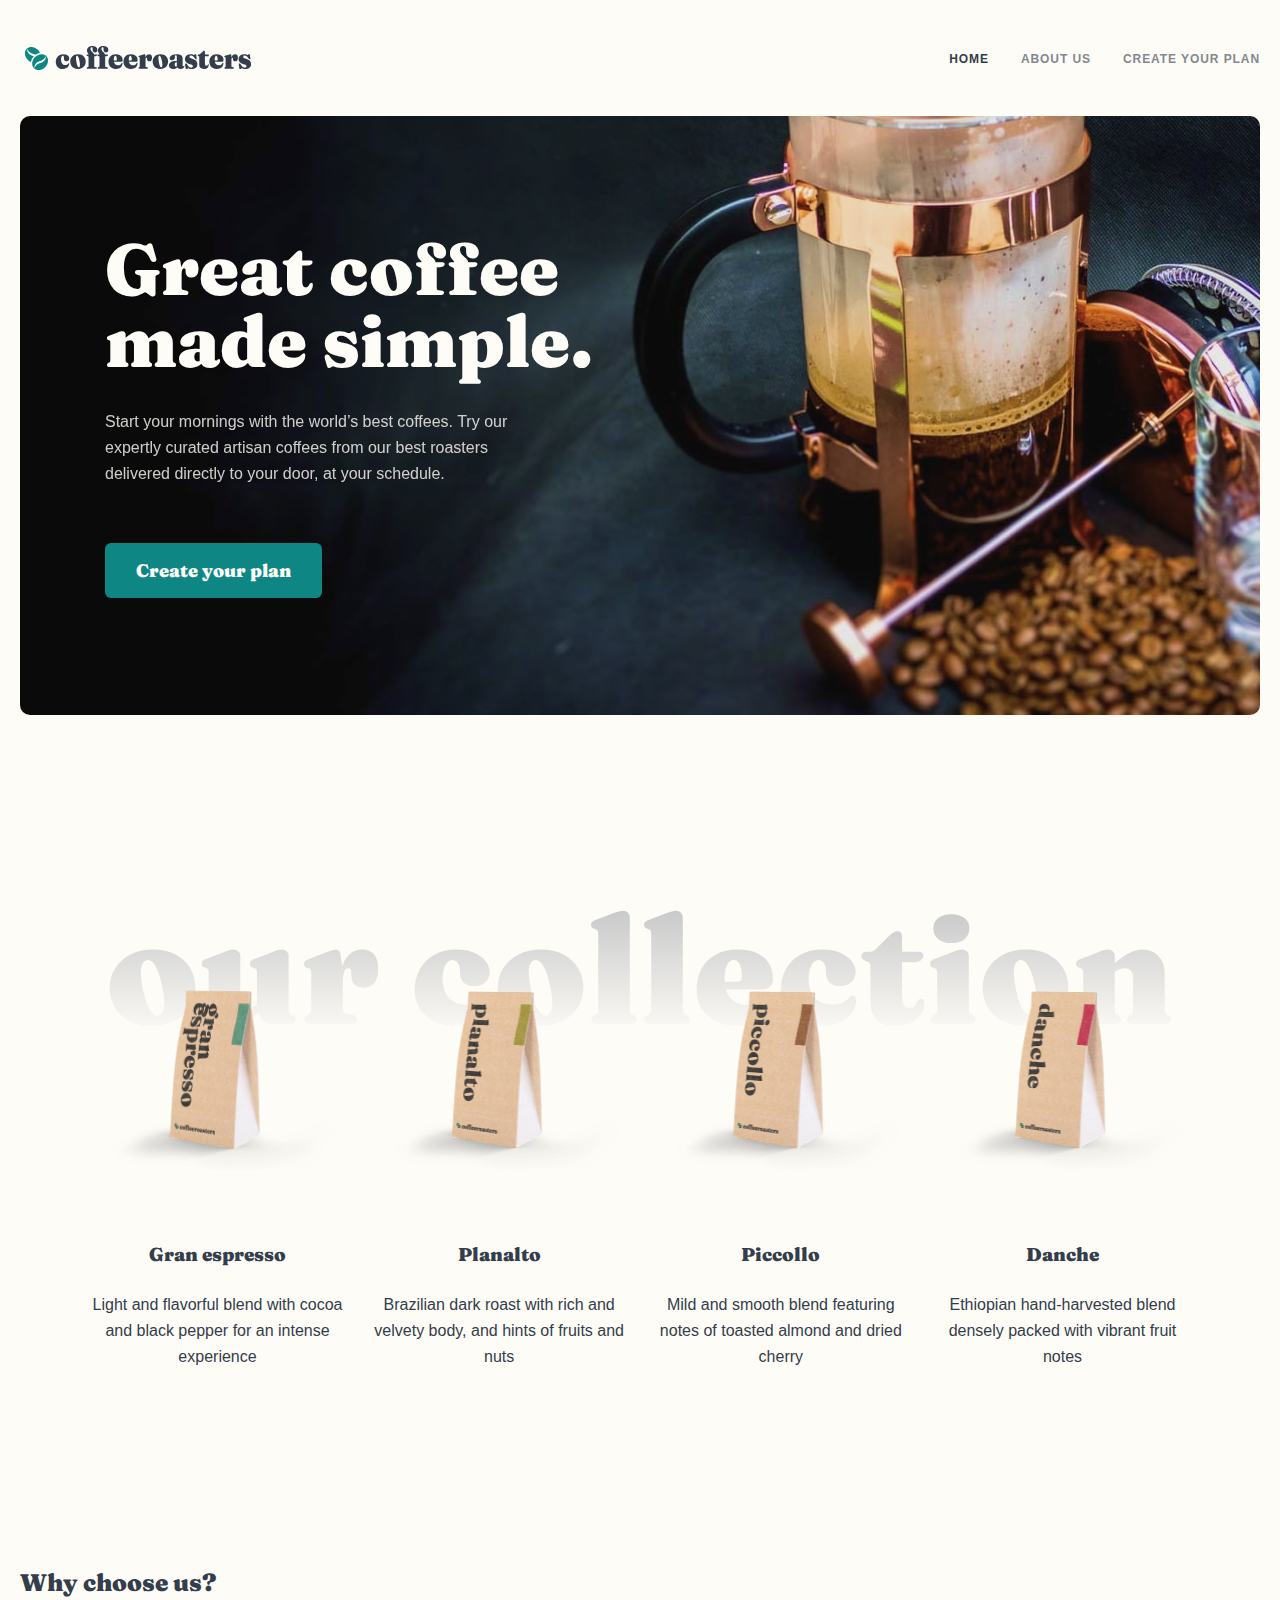
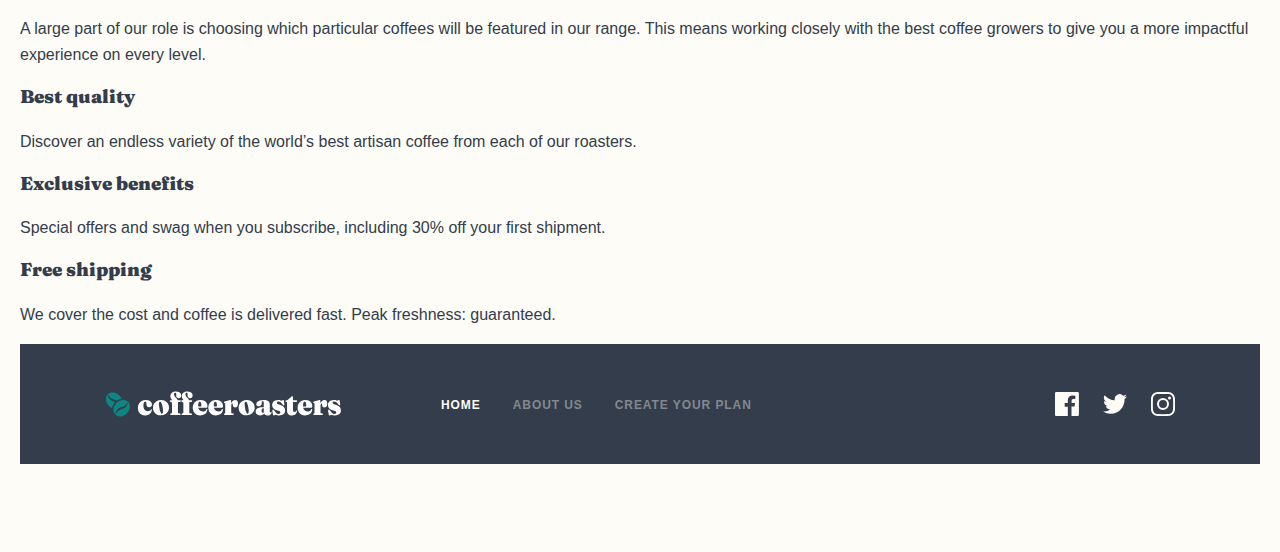
==== commit cf7a1dfa: "Create discovery section" ====
--- a/index.html
+++ b/index.html
@@ -150,6 +150,51 @@
                 </ul>
             </div>
         </section>
+        
+        <!-- DISCOVERY -->
+        <section class="discovery">
+            <div class="container">
+                <div class="discovery__inner">
+                    <h2 class="discovery__heading">Why choose us?</h2>
+                    
+                    <p class="discovery__text">
+                        A large part of our role is choosing which particular coffees will be featured in our range. This means working closely with the best coffee growers to give you a more impactful experience on every level.
+                    </p>
+                </div>
+                
+                <ul class="discovery__list">
+                    <li class="discovery__item">
+                        <div class="discover__item__inner">
+                            <h3 class="discovery__item__title">Best quality</h3>
+                            
+                            <p class="discovery__item__text">
+                                Discover an endless variety of the world’s best artisan coffee from each of our roasters.
+                            </p>
+                        </div>
+                    </li>
+                    
+                    <li class="discovery__item">
+                        <div class="discover__item__inner">
+                            <h3 class="discovery__item__title">Exclusive benefits</h3>
+                            
+                            <p class="discovery__item__text">
+                                Special offers and swag when you subscribe, including 30% off your first shipment.
+                            </p>
+                        </div>
+                    </li>
+                    
+                    <li class="discovery__item">
+                        <div class="discover__item__inner">
+                            <h3 class="discovery__item__title">Free shipping</h3>
+                            
+                            <p class="discovery__item__text">
+                                We cover the cost and coffee is delivered fast. Peak freshness: guaranteed.
+                            </p>
+                        </div>
+                    </li>
+                </ul>
+            </div>
+        </section>
     </main>
     
     <!-- FOOTER -->
--- a/css/mian.min.css
+++ b/css/mian.min.css
@@ -1,2 +1,2 @@
-@font-face{font-family:"Fraunces";font-weight:900;src:url("../fonts/Fraunces/fraunces-v10-latin-900.woff2") format("woff2"),url("../fonts/Fraunces/fraunces-v10-latin-900.woff") format("woff")}@font-face{font-family:"Barlow";font-weight:400;src:url("../fonts/barlow/barlow-v5-latin-regular.woff2") format("woff2"),url("../fonts/barlow/barlow-v5-latin-regular.woff") format("woff")}@font-face{font-family:"Barlow";font-weight:700;src:url("../fonts/barlow/barlow-v5-latin-700.woff2") format("woff2"),url("../fonts/barlow/barlow-v5-latin-700.woff") format("woff")}html{line-height:1.15;-webkit-text-size-adjust:100%}body{margin:0}main{display:block}h1{font-size:2em;margin:0.67em 0}hr{-webkit-box-sizing:content-box;box-sizing:content-box;height:0;overflow:visible}pre{font-family:monospace, monospace;font-size:1em}a{background-color:transparent}abbr[title]{border-bottom:none;text-decoration:underline;-webkit-text-decoration:underline dotted;text-decoration:underline dotted}b,strong{font-weight:bolder}code,kbd,samp{font-family:monospace, monospace;font-size:1em}small{font-size:80%}sub,sup{font-size:75%;line-height:0;position:relative;vertical-align:baseline}sub{bottom:-0.25em}sup{top:-0.5em}img{border-style:none}button,input,optgroup,select,textarea{font-family:inherit;font-size:100%;line-height:1.15;margin:0}button,input{overflow:visible}button,select{text-transform:none}button,[type="button"],[type="reset"],[type="submit"]{-webkit-appearance:button}button::-moz-focus-inner,[type="button"]::-moz-focus-inner,[type="reset"]::-moz-focus-inner,[type="submit"]::-moz-focus-inner{border-style:none;padding:0}button:-moz-focusring,[type="button"]:-moz-focusring,[type="reset"]:-moz-focusring,[type="submit"]:-moz-focusring{outline:1px dotted ButtonText}fieldset{padding:0.35em 0.75em 0.625em}legend{-webkit-box-sizing:border-box;box-sizing:border-box;color:inherit;display:table;max-width:100%;padding:0;white-space:normal}progress{vertical-align:baseline}textarea{overflow:auto}[type="checkbox"],[type="radio"]{-webkit-box-sizing:border-box;box-sizing:border-box;padding:0}[type="number"]::-webkit-inner-spin-button,[type="number"]::-webkit-outer-spin-button{height:auto}[type="search"]{-webkit-appearance:textfield;outline-offset:-2px}[type="search"]::-webkit-search-decoration{-webkit-appearance:none}::-webkit-file-upload-button{-webkit-appearance:button;font:inherit}details{display:block}summary{display:list-item}template{display:none}[hidden]{display:none}html{height:100%;-webkit-box-sizing:border-box;box-sizing:border-box}*,*::before,*::after{-webkit-box-sizing:inherit;box-sizing:inherit;scroll-behavior:smooth}.visually-hidden{position:absolute;width:1px;height:1px;margin:-1px;padding:0;border:0;clip:rect(0 0 0 0);-webkit-clip-path:inset(50%);clip-path:inset(50%);overflow:hidden;white-space:nowrap}body{height:100%;display:-webkit-box;display:-ms-flexbox;display:flex;-webkit-box-orient:vertical;-webkit-box-direction:normal;-ms-flex-direction:column;flex-direction:column;margin:0;padding:0;font-family:"Barlow","Arial",sans-serif;font-size:16px;line-height:26px;color:#333d4b;background-color:#fefcf7}h1,h2,h3,h4,h5,h6{margin-top:0;font-family:"Fraunces","Arial",sans-serif;font-weight:900}p{margin-top:0}ul,ol{list-style:none;margin:0;padding:0}img{display:block;-o-object-fit:contain;object-fit:contain}main{-webkit-box-flex:1;-ms-flex-positive:1;flex-grow:1}@media only screen and (-webkit-min-device-pixel-ratio: 2), only screen and (min--moz-device-pixel-ratio: 2), only screen and (min-device-pixel-ratio: 2), only screen and (min-resolution: 192dpi), only screen and (min-resolution: 2dppx){.hero__inner{background-image:url("../images/jpg/hero/2x/hero-picture@2x.jpg")}}.container{max-width:1320px;width:100%;margin:0 auto;padding:0 20px}.header .container{display:-webkit-box;display:-ms-flexbox;display:flex;-webkit-box-pack:justify;-ms-flex-pack:justify;justify-content:space-between;-webkit-box-align:center;-ms-flex-align:center;align-items:center;padding:45px 20px}@media only screen and (max-width: 768px){.header .container{padding-top:40px;padding-bottom:53px}}@media only screen and (max-width: 425px){.header .container{padding-top:32px;padding-bottom:40px}}.footer .container{margin-bottom:88px}.footer__inner{display:-webkit-box;display:-ms-flexbox;display:flex;-webkit-box-align:center;-ms-flex-align:center;align-items:center;padding:47px 85px;background-color:#333d4b}.footer__logo{margin-right:100px}.footer .nav{margin-right:auto}.footer .nav .nav__link:hover{color:#fefcf7}.footer .nav .nav__link--active{color:#fefcf7}@media only screen and (max-width: 1050px){.footer__inner{-webkit-box-pack:justify;-ms-flex-pack:justify;justify-content:space-between}.footer__logo{margin-right:0}.footer .nav{margin-right:0}}@media only screen and (max-width: 950px){.footer__inner{padding:47px 30px}.footer .nav__item+.nav__item{margin-left:16px}}@media only screen and (max-width: 768px){.footer .container{margin-bottom:72px}.footer__inner{-webkit-box-orient:vertical;-webkit-box-direction:normal;-ms-flex-direction:column;flex-direction:column;padding:54px 30px}.footer__logo{margin-bottom:32px}.footer .nav{margin-bottom:65px}.footer .nav__item+.nav__item{margin-left:32px}}@media only screen and (max-width: 425px){.footer__logo{margin-bottom:50px}.footer .nav{margin-bottom:50px}.footer .nav__list{-webkit-box-orient:vertical;-webkit-box-direction:normal;-ms-flex-direction:column;flex-direction:column}.footer .nav__item+.nav__item{margin-left:0}.footer .nav__item{padding:12px 0}.footer .nav__item:first-child{padding-top:0}.footer .nav__item:last-child{padding-bottom:0}}.nav__list{display:-webkit-box;display:-ms-flexbox;display:flex;-webkit-box-align:center;-ms-flex-align:center;align-items:center}.nav__item+.nav__item{margin-left:32px}.nav__link{font-family:"Barlow","Arial",sans-serif;text-decoration:none;font-weight:700;font-size:12px;line-height:15px;letter-spacing:0.923077px;text-transform:uppercase;color:#83888f;-webkit-transition:color 0.25s ease;transition:color 0.25s ease}.nav__link:hover{color:#333d4b}.nav__link--active{color:#333d4b}.nav__burger{display:none;width:16px;height:15px;background-image:url("../images/svg/nav-menu.svg");cursor:pointer;z-index:1000}@media only screen and (max-width: 768px){.header .nav__list{position:absolute;top:116px;right:0;bottom:0;left:0;z-index:1;display:-webkit-box;display:-ms-flexbox;display:flex;-webkit-box-orient:vertical;-webkit-box-direction:normal;-ms-flex-direction:column;flex-direction:column;-webkit-box-align:center;-ms-flex-align:center;align-items:center;padding:24px 0px;background:-webkit-gradient(linear, left bottom, left top, from(rgba(254,252,247,0)), color-stop(55.94%, #fefcf7));background:linear-gradient(0deg, rgba(254,252,247,0) 0%, #fefcf7 55.94%);opacity:0;overflow:hidden;visibility:hidden;-webkit-transition:opacity 0.25s ease,overflow 0.25s ease,visibility 0.25s ease;transition:opacity 0.25s ease,overflow 0.25s ease,visibility 0.25s ease}.header .nav__list .nav__item{width:100%;display:block;margin-left:0}.header .nav__list .nav__link{display:block;padding:16px 0;font-family:"Fraunces","Arial",sans-serif;font-size:24px;line-height:32px;text-align:center;-webkit-transition:background-color 0.25s ease,color 0.25s ease;transition:background-color 0.25s ease,color 0.25s ease}.header .nav__list .nav__link:hover{background-color:#0e8784;color:#fefcf7}.header--active .nav__list{opacity:1;overflow:visible;visibility:visible}.nav__burger{display:block}.header--active .nav__burger{background-image:url("../images/svg/x.svg")}}.hero .container{margin-bottom:260px}.hero__inner{padding:117px 85px;background-image:url("../images/jpg/hero/1x/hero-picture.jpg");background-size:1947px 1298px;background-position:left 0 bottom -170px;color:#fefcf7;border-radius:10px}.hero__heading{max-width:495px;width:100%;margin-bottom:32px;font-size:72px;line-height:72px}.hero__text{max-width:445px;width:100%;margin-bottom:56px;opacity:0.8}@media only screen and (max-width: 1150px){.hero__inner{background-position:right -830px bottom -170px}}@media only screen and (max-width: 1050px){.hero .container{margin-bottom:200px}}@media only screen and (max-width: 768px){.hero__inner{padding:104px 58px;background-size:1284px 854px;background-position:right -600px bottom 0}.hero__heading{max-width:330px;margin-bottom:24px;font-size:48px;line-height:48px}.hero__text{max-width:398px;margin-bottom:40px;font-size:15px;line-height:25px}}@media only screen and (max-width: 524px){.hero__inner{position:relative;padding-left:24px;padding-right:24px;z-index:0}.hero__inner::after{position:absolute;content:"";display:block;top:0;right:0;bottom:0;left:0;z-index:-1;background-color:rgba(0,0,0,0.600551);border-radius:inherit}.hero__heading{margin:0 auto;margin-bottom:24px;text-align:center}.hero__text{margin:0 auto;margin-bottom:40px;text-align:center}.hero__link{margin:0 auto}}@media only screen and (max-width: 425px){.hero__heading{font-size:40px;line-height:40px}.hero__text{max-width:280px}}@media only screen and (max-width: 425px){.hero__heading{font-size:34px;line-height:40px}}.button{display:block;width:217px;padding:15px;text-decoration:none;font-family:"Fraunces","Arial",sans-serif;font-style:normal;font-weight:900;font-size:18px;line-height:25px;text-align:center;white-space:nowrap;overflow:hidden;text-overflow:ellipsis;color:#fefcf7;background-color:#0e8784;border:none;border-radius:6px;cursor:pointer;-webkit-transition:background-color 0.25s ease;transition:background-color 0.25s ease}.button:hover{background-color:#66D2CF}.button:disabled{background-color:#E2DEDB}.products .container{position:relative;margin-bottom:200px}.products__heading{position:absolute;right:0;left:0;top:-80px;z-index:0;display:block;margin-bottom:0;font-size:150px;line-height:1;white-space:nowrap;text-align:center;text-transform:lowercase;background-color:#83888f;background-image:-webkit-gradient(linear, left top, left bottom, color-stop(-100%, rgba(254,252,247,0.0001)), color-stop(95%, #fefcf7));background-image:linear-gradient(180deg, rgba(254,252,247,0.0001) -100%, #fefcf7 95%);-webkit-background-clip:text;-webkit-text-fill-color:transparent}.products__list{position:relative;display:-webkit-box;display:-ms-flexbox;display:flex;-webkit-box-pack:justify;-ms-flex-pack:justify;justify-content:space-between;max-width:1110px;width:100%;margin:0 auto;z-index:1}.product{width:255px;text-align:center}.product__image{margin-bottom:72px}.product__name{margin-bottom:24px}.product__text{margin-bottom:0}@media only screen and (max-width: 1100px){.products__heading{font-size:120px}}@media only screen and (max-width: 1050px){.products .container{margin-bottom:150px}.products__heading{top:-50px;font-size:96px}.products__list{-webkit-box-orient:vertical;-webkit-box-direction:normal;-ms-flex-direction:column;flex-direction:column}.product{display:-webkit-box;display:-ms-flexbox;display:flex;-webkit-box-pack:center;-ms-flex-pack:center;justify-content:center;-webkit-box-align:center;-ms-flex-align:center;align-items:center;min-width:100%;margin-bottom:32px}.product:last-child{margin-bottom:0}.product__image{margin-right:24px;margin-bottom:0}.product__info{max-width:282px;text-align:left}.product__name{font-size:24px;line-height:32px}.product__text{font-size:15px;line-height:25px}}@media only screen and (max-width: 768px){.products__heading{font-size:96px}}@media only screen and (max-width: 700px){.products__heading{font-size:72px}.product__image{margin-right:0}}@media only screen and (max-width: 550px){.products .container{margin-bottom:120px}.products__heading{font-size:56px}.product{-webkit-box-orient:vertical;-webkit-box-direction:normal;-ms-flex-direction:column;flex-direction:column;margin-bottom:48px}.product__image{width:200px;height:150px;margin-bottom:24px}.product__info{text-align:center}}@media only screen and (max-width: 425px){.products__heading{top:-70px;font-size:40px}}.socials{display:-webkit-box;display:-ms-flexbox;display:flex;-webkit-box-align:center;-ms-flex-align:center;align-items:center}.social+.social{margin-left:24px}.social__link{color:#fefcf7;-webkit-transition:color 0.25s ease;transition:color 0.25s ease}.social__link:hover{color:#fdd6ba}.social__image{display:block}
+@font-face{font-family:"Fraunces";font-weight:900;src:url("../fonts/Fraunces/fraunces-v10-latin-900.woff2") format("woff2"),url("../fonts/Fraunces/fraunces-v10-latin-900.woff") format("woff")}@font-face{font-family:"Barlow";font-weight:400;src:url("../fonts/barlow/barlow-v5-latin-regular.woff2") format("woff2"),url("../fonts/barlow/barlow-v5-latin-regular.woff") format("woff")}@font-face{font-family:"Barlow";font-weight:700;src:url("../fonts/barlow/barlow-v5-latin-700.woff2") format("woff2"),url("../fonts/barlow/barlow-v5-latin-700.woff") format("woff")}html{line-height:1.15;-webkit-text-size-adjust:100%}body{margin:0}main{display:block}h1{font-size:2em;margin:0.67em 0}hr{-webkit-box-sizing:content-box;box-sizing:content-box;height:0;overflow:visible}pre{font-family:monospace, monospace;font-size:1em}a{background-color:transparent}abbr[title]{border-bottom:none;text-decoration:underline;-webkit-text-decoration:underline dotted;text-decoration:underline dotted}b,strong{font-weight:bolder}code,kbd,samp{font-family:monospace, monospace;font-size:1em}small{font-size:80%}sub,sup{font-size:75%;line-height:0;position:relative;vertical-align:baseline}sub{bottom:-0.25em}sup{top:-0.5em}img{border-style:none}button,input,optgroup,select,textarea{font-family:inherit;font-size:100%;line-height:1.15;margin:0}button,input{overflow:visible}button,select{text-transform:none}button,[type="button"],[type="reset"],[type="submit"]{-webkit-appearance:button}button::-moz-focus-inner,[type="button"]::-moz-focus-inner,[type="reset"]::-moz-focus-inner,[type="submit"]::-moz-focus-inner{border-style:none;padding:0}button:-moz-focusring,[type="button"]:-moz-focusring,[type="reset"]:-moz-focusring,[type="submit"]:-moz-focusring{outline:1px dotted ButtonText}fieldset{padding:0.35em 0.75em 0.625em}legend{-webkit-box-sizing:border-box;box-sizing:border-box;color:inherit;display:table;max-width:100%;padding:0;white-space:normal}progress{vertical-align:baseline}textarea{overflow:auto}[type="checkbox"],[type="radio"]{-webkit-box-sizing:border-box;box-sizing:border-box;padding:0}[type="number"]::-webkit-inner-spin-button,[type="number"]::-webkit-outer-spin-button{height:auto}[type="search"]{-webkit-appearance:textfield;outline-offset:-2px}[type="search"]::-webkit-search-decoration{-webkit-appearance:none}::-webkit-file-upload-button{-webkit-appearance:button;font:inherit}details{display:block}summary{display:list-item}template{display:none}[hidden]{display:none}html{height:100%;-webkit-box-sizing:border-box;box-sizing:border-box}*,*::before,*::after{-webkit-box-sizing:inherit;box-sizing:inherit;scroll-behavior:smooth}.visually-hidden{position:absolute;width:1px;height:1px;margin:-1px;padding:0;border:0;clip:rect(0 0 0 0);-webkit-clip-path:inset(50%);clip-path:inset(50%);overflow:hidden;white-space:nowrap}body{height:100%;display:-webkit-box;display:-ms-flexbox;display:flex;-webkit-box-orient:vertical;-webkit-box-direction:normal;-ms-flex-direction:column;flex-direction:column;margin:0;padding:0;font-family:"Barlow","Arial",sans-serif;font-size:16px;line-height:26px;color:#333d4b;background-color:#fefcf7}h1,h2,h3,h4,h5,h6{margin-top:0;font-family:"Fraunces","Arial",sans-serif;font-weight:900}p{margin-top:0}ul,ol{list-style:none;margin:0;padding:0}img{display:block;-o-object-fit:contain;object-fit:contain}main{-webkit-box-flex:1;-ms-flex-positive:1;flex-grow:1}@media only screen and (-webkit-min-device-pixel-ratio: 2), only screen and (min--moz-device-pixel-ratio: 2), only screen and (min-device-pixel-ratio: 2), only screen and (min-resolution: 192dpi), only screen and (min-resolution: 2dppx){.hero__inner{background-image:url("../images/jpg/hero/2x/hero-picture@2x.jpg")}}.container{max-width:1320px;width:100%;margin:0 auto;padding:0 20px}.header .container{display:-webkit-box;display:-ms-flexbox;display:flex;-webkit-box-pack:justify;-ms-flex-pack:justify;justify-content:space-between;-webkit-box-align:center;-ms-flex-align:center;align-items:center;padding:45px 20px}@media only screen and (max-width: 768px){.header .container{padding-top:40px;padding-bottom:53px}}@media only screen and (max-width: 425px){.header .container{padding-top:32px;padding-bottom:40px}}.footer .container{margin-bottom:88px}.footer__inner{display:-webkit-box;display:-ms-flexbox;display:flex;-webkit-box-align:center;-ms-flex-align:center;align-items:center;padding:47px 85px;background-color:#333d4b}.footer__logo{margin-right:100px}.footer .nav{margin-right:auto}.footer .nav .nav__link:hover{color:#fefcf7}.footer .nav .nav__link--active{color:#fefcf7}@media only screen and (max-width: 1050px){.footer__inner{-webkit-box-pack:justify;-ms-flex-pack:justify;justify-content:space-between}.footer__logo{margin-right:0}.footer .nav{margin-right:0}}@media only screen and (max-width: 950px){.footer__inner{padding:47px 30px}.footer .nav__item+.nav__item{margin-left:16px}}@media only screen and (max-width: 768px){.footer .container{margin-bottom:72px}.footer__inner{-webkit-box-orient:vertical;-webkit-box-direction:normal;-ms-flex-direction:column;flex-direction:column;padding:54px 30px}.footer__logo{margin-bottom:32px}.footer .nav{margin-bottom:65px}.footer .nav__item+.nav__item{margin-left:32px}}@media only screen and (max-width: 425px){.footer__logo{margin-bottom:50px}.footer .nav{margin-bottom:50px}.footer .nav__list{-webkit-box-orient:vertical;-webkit-box-direction:normal;-ms-flex-direction:column;flex-direction:column}.footer .nav__item+.nav__item{margin-left:0}.footer .nav__item{padding:12px 0}.footer .nav__item:first-child{padding-top:0}.footer .nav__item:last-child{padding-bottom:0}}.nav__list{display:-webkit-box;display:-ms-flexbox;display:flex;-webkit-box-align:center;-ms-flex-align:center;align-items:center}.nav__item+.nav__item{margin-left:32px}.nav__link{font-family:"Barlow","Arial",sans-serif;text-decoration:none;font-weight:700;font-size:12px;line-height:15px;letter-spacing:0.923077px;text-transform:uppercase;color:#83888f;-webkit-transition:color 0.25s ease;transition:color 0.25s ease}.nav__link:hover{color:#333d4b}.nav__link--active{color:#333d4b}.nav__burger{display:none;width:16px;height:15px;background-image:url("../images/svg/nav-menu.svg");cursor:pointer;z-index:1000}@media only screen and (max-width: 768px){.header .nav__list{position:absolute;top:116px;right:0;bottom:0;left:0;z-index:1;display:-webkit-box;display:-ms-flexbox;display:flex;-webkit-box-orient:vertical;-webkit-box-direction:normal;-ms-flex-direction:column;flex-direction:column;-webkit-box-align:center;-ms-flex-align:center;align-items:center;padding:24px 0px;background:-webkit-gradient(linear, left bottom, left top, from(rgba(254,252,247,0)), color-stop(55.94%, #fefcf7));background:linear-gradient(0deg, rgba(254,252,247,0) 0%, #fefcf7 55.94%);opacity:0;overflow:hidden;visibility:hidden;-webkit-transition:opacity 0.25s ease,overflow 0.25s ease,visibility 0.25s ease;transition:opacity 0.25s ease,overflow 0.25s ease,visibility 0.25s ease}.header .nav__list .nav__item{width:100%;display:block;margin-left:0}.header .nav__list .nav__link{display:block;padding:16px 0;font-family:"Fraunces","Arial",sans-serif;font-size:24px;line-height:32px;text-align:center;-webkit-transition:background-color 0.25s ease,color 0.25s ease;transition:background-color 0.25s ease,color 0.25s ease}.header .nav__list .nav__link:hover{background-color:#0e8784;color:#fefcf7}.header--active .nav__list{opacity:1;overflow:visible;visibility:visible}.nav__burger{display:block}.header--active .nav__burger{background-image:url("../images/svg/x.svg")}}.hero .container{margin-bottom:260px}.hero__inner{padding:117px 85px;background-image:url("../images/jpg/hero/1x/hero-picture.jpg");background-size:1947px 1298px;background-position:left 0 bottom -170px;color:#fefcf7;border-radius:10px}.hero__heading{max-width:495px;width:100%;margin-bottom:32px;font-size:72px;line-height:72px}.hero__text{max-width:445px;width:100%;margin-bottom:56px;opacity:0.8}@media only screen and (max-width: 1150px){.hero__inner{background-position:right -830px bottom -170px}}@media only screen and (max-width: 1050px){.hero .container{margin-bottom:200px}}@media only screen and (max-width: 768px){.hero__inner{padding:104px 58px;background-size:1284px 854px;background-position:right -600px bottom 0}.hero__heading{max-width:330px;margin-bottom:24px;font-size:48px;line-height:48px}.hero__text{max-width:398px;margin-bottom:40px;font-size:15px;line-height:25px}}@media only screen and (max-width: 524px){.hero__inner{position:relative;padding-left:24px;padding-right:24px;z-index:0}.hero__inner::after{position:absolute;content:"";display:block;top:0;right:0;bottom:0;left:0;z-index:-1;background-color:rgba(0,0,0,0.600551);border-radius:inherit}.hero__heading{margin:0 auto;margin-bottom:24px;text-align:center}.hero__text{margin:0 auto;margin-bottom:40px;text-align:center}.hero__link{margin:0 auto}}@media only screen and (max-width: 425px){.hero__heading{font-size:40px;line-height:40px}.hero__text{max-width:280px}}@media only screen and (max-width: 425px){.hero__heading{font-size:34px;line-height:40px}}.button{display:block;width:217px;padding:15px;text-decoration:none;font-family:"Fraunces","Arial",sans-serif;font-style:normal;font-weight:900;font-size:18px;line-height:25px;text-align:center;white-space:nowrap;overflow:hidden;text-overflow:ellipsis;color:#fefcf7;background-color:#0e8784;border:none;border-radius:6px;cursor:pointer;-webkit-transition:background-color 0.25s ease;transition:background-color 0.25s ease}.button:hover{background-color:#66D2CF}.button:disabled{background-color:#E2DEDB}.products .container{position:relative;margin-bottom:200px}.products__heading{position:absolute;right:0;left:0;top:-80px;z-index:0;display:block;margin-bottom:0;font-size:150px;line-height:1;white-space:nowrap;text-align:center;text-transform:lowercase;background-color:#83888f;background-image:-webkit-gradient(linear, left top, left bottom, color-stop(-100%, rgba(254,252,247,0.0001)), color-stop(95%, #fefcf7));background-image:linear-gradient(180deg, rgba(254,252,247,0.0001) -100%, #fefcf7 95%);-webkit-background-clip:text;-webkit-text-fill-color:transparent}.products__list{position:relative;display:-webkit-box;display:-ms-flexbox;display:flex;-webkit-box-pack:justify;-ms-flex-pack:justify;justify-content:space-between;max-width:1100px;width:100%;margin:0 auto;z-index:1}.product{width:255px;text-align:center}.product__image{margin-bottom:72px}.product__name{margin-bottom:24px}.product__text{margin-bottom:0}@media only screen and (max-width: 1100px){.products__heading{font-size:120px}}@media only screen and (max-width: 1050px){.products .container{margin-bottom:150px}.products__heading{top:-50px;font-size:96px}.products__list{-webkit-box-orient:vertical;-webkit-box-direction:normal;-ms-flex-direction:column;flex-direction:column}.product{display:-webkit-box;display:-ms-flexbox;display:flex;-webkit-box-pack:center;-ms-flex-pack:center;justify-content:center;-webkit-box-align:center;-ms-flex-align:center;align-items:center;min-width:100%;margin-bottom:32px}.product:last-child{margin-bottom:0}.product__image{margin-right:24px;margin-bottom:0}.product__info{max-width:282px;text-align:left}.product__name{font-size:24px;line-height:32px}.product__text{font-size:15px;line-height:25px}}@media only screen and (max-width: 768px){.products__heading{font-size:96px}}@media only screen and (max-width: 700px){.products__heading{font-size:72px}.product__image{margin-right:0}}@media only screen and (max-width: 550px){.products .container{margin-bottom:120px}.products__heading{font-size:56px}.product{-webkit-box-orient:vertical;-webkit-box-direction:normal;-ms-flex-direction:column;flex-direction:column;margin-bottom:48px}.product__image{width:200px;height:150px;margin-bottom:24px}.product__info{text-align:center}}@media only screen and (max-width: 425px){.products__heading{top:-70px;font-size:40px}}.socials{display:-webkit-box;display:-ms-flexbox;display:flex;-webkit-box-align:center;-ms-flex-align:center;align-items:center}.social+.social{margin-left:24px}.social__link{color:#fefcf7;-webkit-transition:color 0.25s ease;transition:color 0.25s ease}.social__link:hover{color:#fdd6ba}.social__image{display:block}
 /*# sourceMappingURL=mian.min.css.map */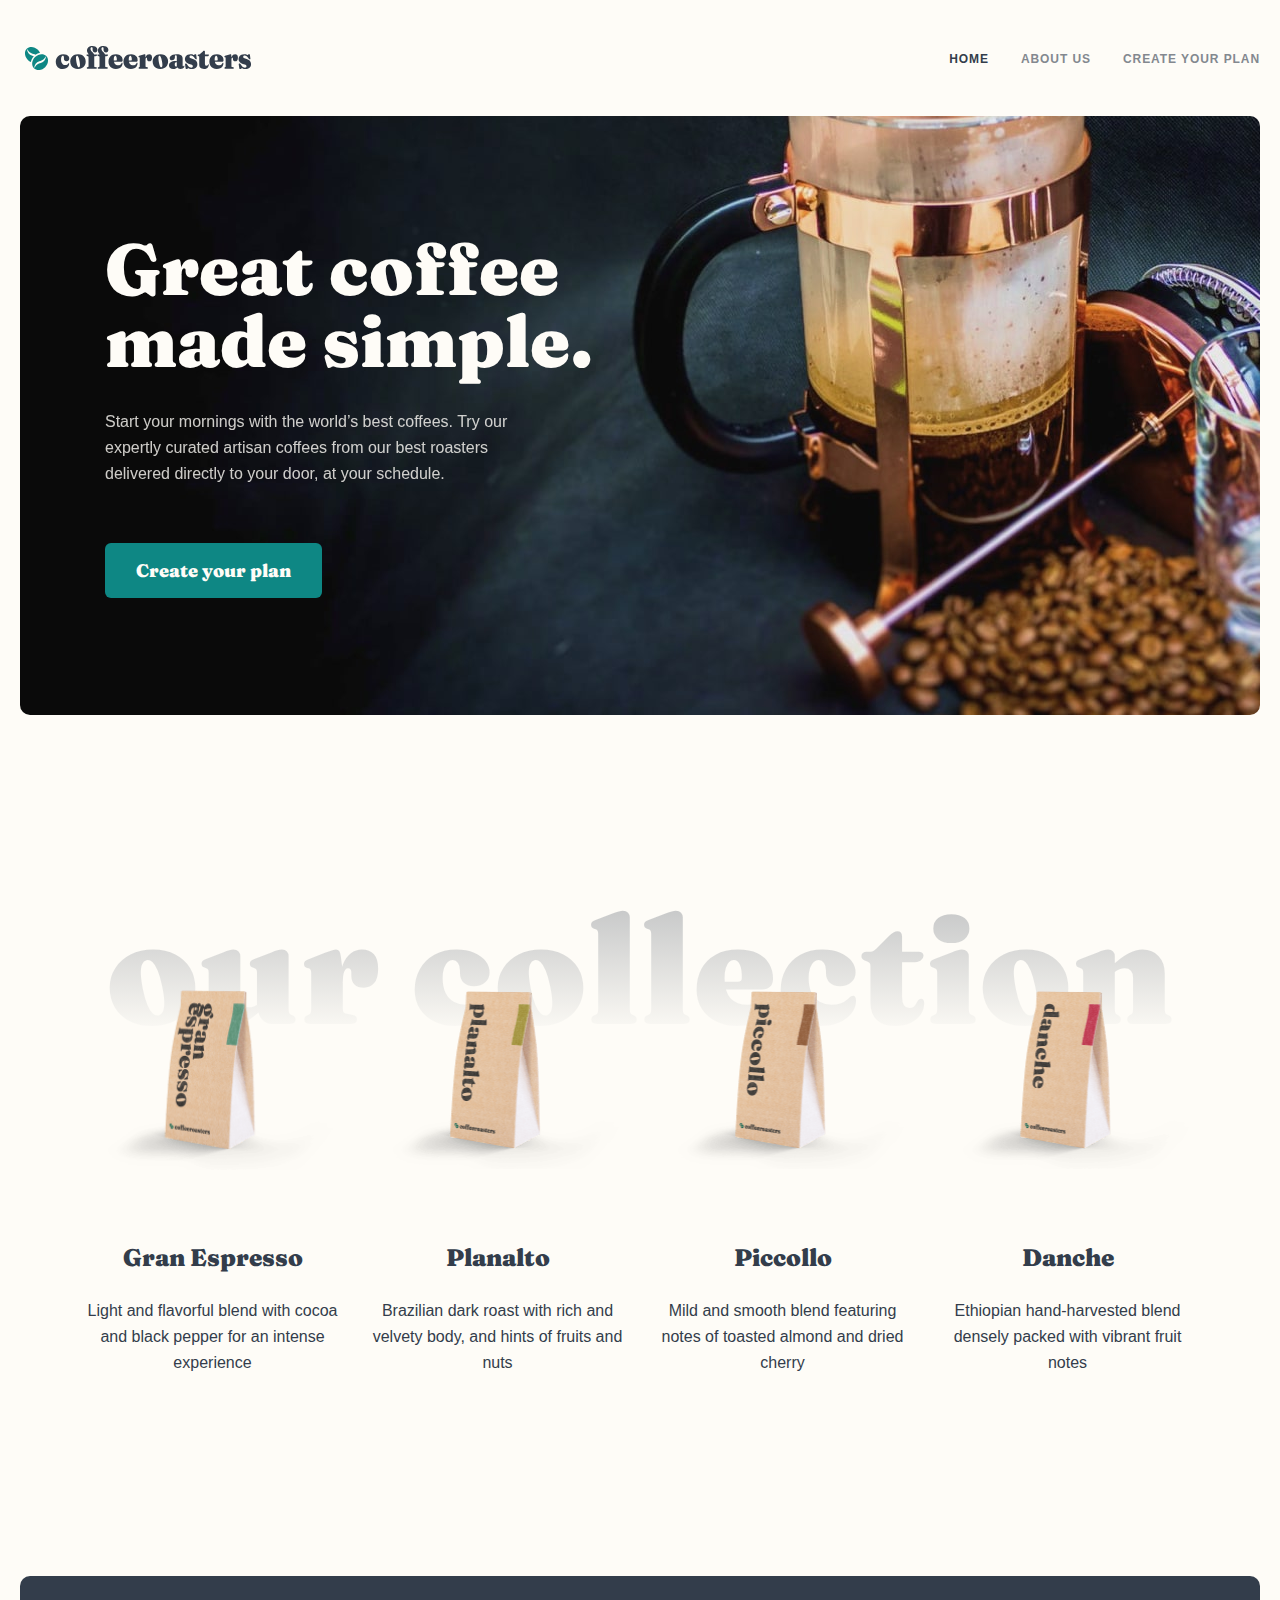
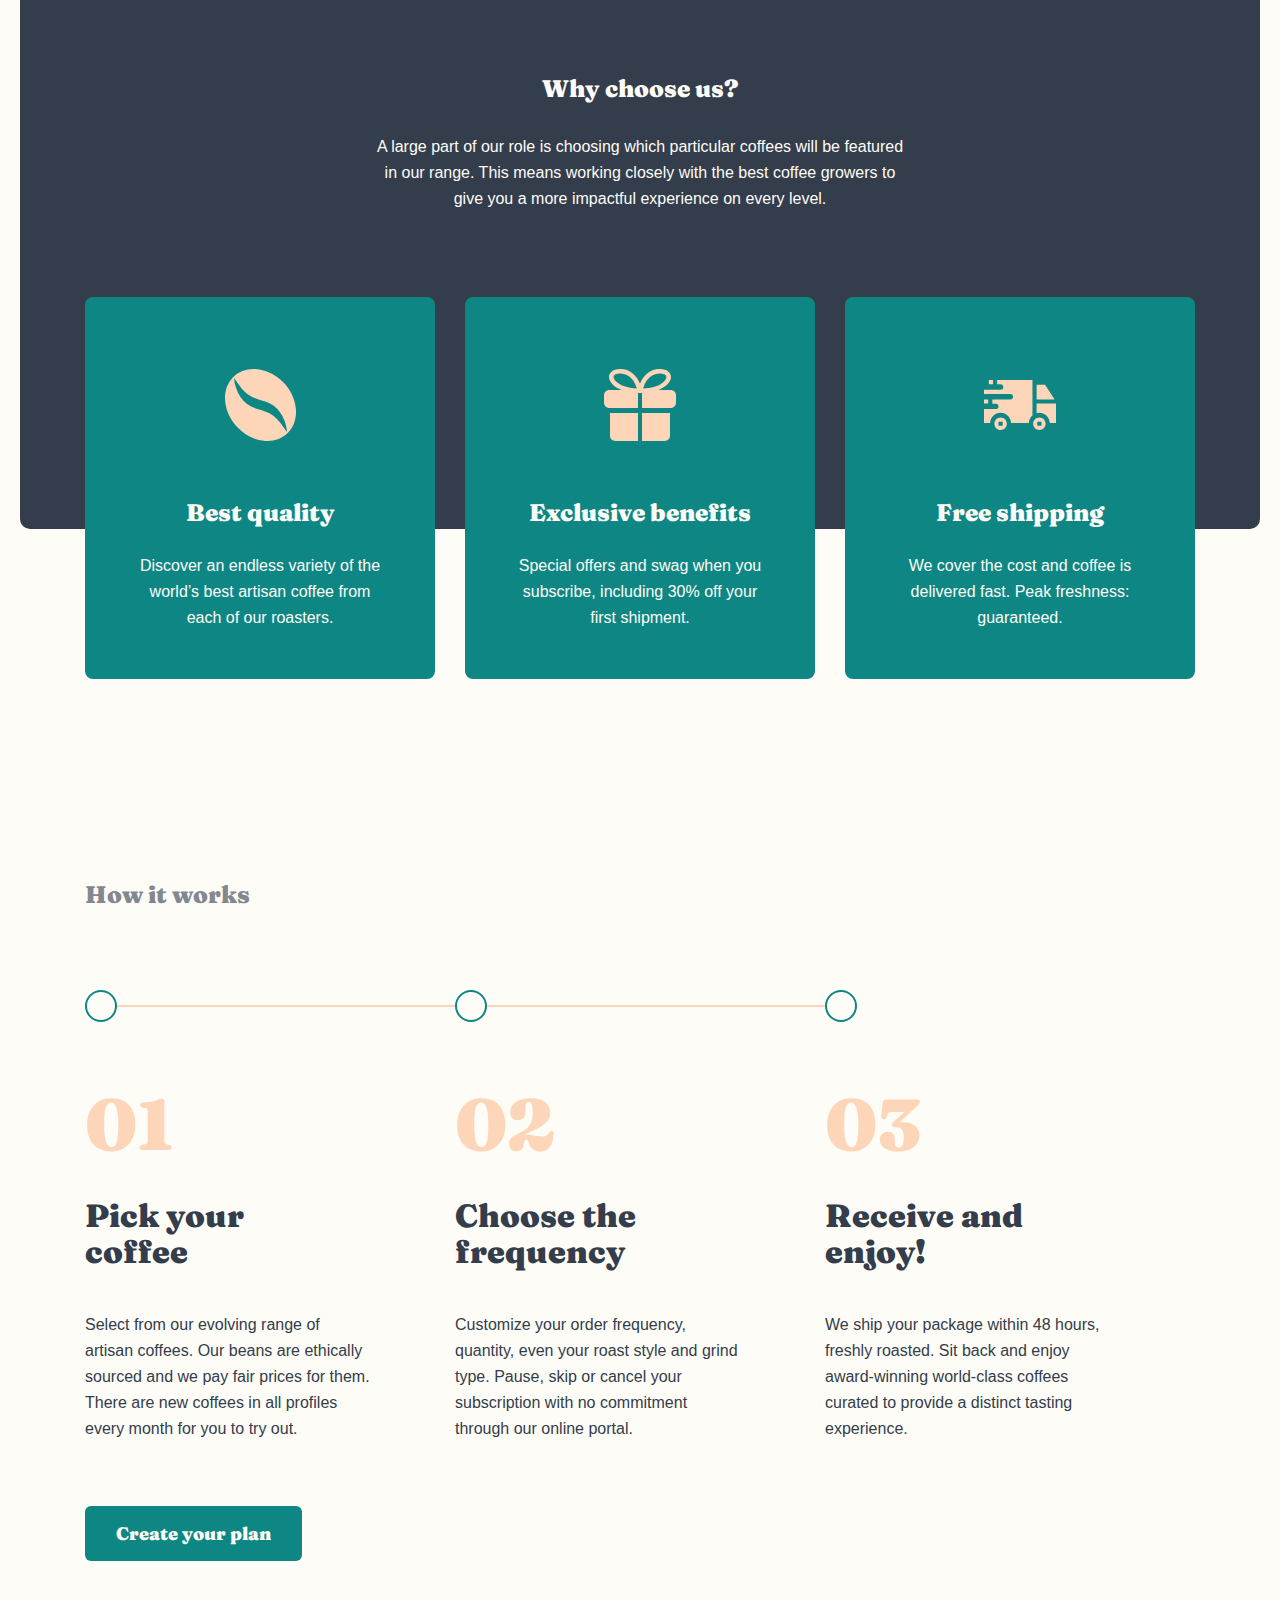
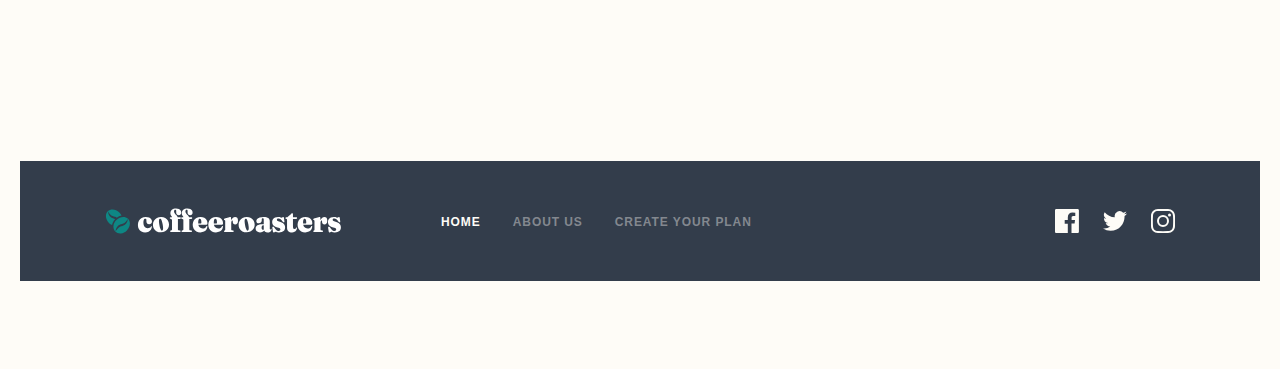
==== commit fcd4c18a: "Edit steps section" ====
--- a/index.html
+++ b/index.html
@@ -195,6 +195,50 @@
                 </ul>
             </div>
         </section>
+
+        <!-- STEPS -->
+        <section class="steps">
+            <div class="container container--small">
+                <h2 class="steps__heading">How it works</h2>
+
+                <ol class="steps__list">
+                    <li class="step">
+                        <h3 class="step__heading">
+                            <span class="step__heading__count">01</span>
+                            <span class="step__heading__text">Pick your coffee</span> 
+                        </h3>
+
+                        <p class="step__text">
+                            Select from our evolving range of artisan coffees. Our beans are ethically sourced and we pay fair prices for them. There are new coffees in all profiles every month for you to try out.
+                        </p>
+                    </li>
+
+                    <li class="step">
+                        <h3 class="step__heading">
+                            <span class="step__heading__count">02</span>
+                            <span class="step__heading__text">Choose the frequency</span> 
+                        </h3>
+
+                        <p class="step__text">
+                            Customize your order frequency, quantity, even your roast style and grind type. Pause, skip or cancel your subscription with no commitment through our online portal.
+                        </p>
+                    </li>
+
+                    <li class="step">
+                        <h3 class="step__heading">
+                            <span class="step__heading__count">03</span>
+                            <span class="step__heading__text">Receive and enjoy!</span> 
+                        </h3>
+
+                        <p class="step__text">
+                            We ship your package within 48 hours, freshly roasted. Sit back and enjoy award-winning world-class coffees curated to provide a distinct tasting experience.
+                        </p>
+                    </li>
+                </ol>
+
+                <a class="button steps__link" href="./create.html">Create your plan</a>
+            </div>
+        </section>
     </main>
     
     <!-- FOOTER -->
--- a/css/mian.min.css
+++ b/css/mian.min.css
@@ -1,2 +1,2 @@
-@font-face{font-family:"Fraunces";font-weight:900;src:url("../fonts/Fraunces/fraunces-v10-latin-900.woff2") format("woff2"),url("../fonts/Fraunces/fraunces-v10-latin-900.woff") format("woff")}@font-face{font-family:"Barlow";font-weight:400;src:url("../fonts/barlow/barlow-v5-latin-regular.woff2") format("woff2"),url("../fonts/barlow/barlow-v5-latin-regular.woff") format("woff")}@font-face{font-family:"Barlow";font-weight:700;src:url("../fonts/barlow/barlow-v5-latin-700.woff2") format("woff2"),url("../fonts/barlow/barlow-v5-latin-700.woff") format("woff")}html{line-height:1.15;-webkit-text-size-adjust:100%}body{margin:0}main{display:block}h1{font-size:2em;margin:0.67em 0}hr{-webkit-box-sizing:content-box;box-sizing:content-box;height:0;overflow:visible}pre{font-family:monospace, monospace;font-size:1em}a{background-color:transparent}abbr[title]{border-bottom:none;text-decoration:underline;-webkit-text-decoration:underline dotted;text-decoration:underline dotted}b,strong{font-weight:bolder}code,kbd,samp{font-family:monospace, monospace;font-size:1em}small{font-size:80%}sub,sup{font-size:75%;line-height:0;position:relative;vertical-align:baseline}sub{bottom:-0.25em}sup{top:-0.5em}img{border-style:none}button,input,optgroup,select,textarea{font-family:inherit;font-size:100%;line-height:1.15;margin:0}button,input{overflow:visible}button,select{text-transform:none}button,[type="button"],[type="reset"],[type="submit"]{-webkit-appearance:button}button::-moz-focus-inner,[type="button"]::-moz-focus-inner,[type="reset"]::-moz-focus-inner,[type="submit"]::-moz-focus-inner{border-style:none;padding:0}button:-moz-focusring,[type="button"]:-moz-focusring,[type="reset"]:-moz-focusring,[type="submit"]:-moz-focusring{outline:1px dotted ButtonText}fieldset{padding:0.35em 0.75em 0.625em}legend{-webkit-box-sizing:border-box;box-sizing:border-box;color:inherit;display:table;max-width:100%;padding:0;white-space:normal}progress{vertical-align:baseline}textarea{overflow:auto}[type="checkbox"],[type="radio"]{-webkit-box-sizing:border-box;box-sizing:border-box;padding:0}[type="number"]::-webkit-inner-spin-button,[type="number"]::-webkit-outer-spin-button{height:auto}[type="search"]{-webkit-appearance:textfield;outline-offset:-2px}[type="search"]::-webkit-search-decoration{-webkit-appearance:none}::-webkit-file-upload-button{-webkit-appearance:button;font:inherit}details{display:block}summary{display:list-item}template{display:none}[hidden]{display:none}html{height:100%;-webkit-box-sizing:border-box;box-sizing:border-box}*,*::before,*::after{-webkit-box-sizing:inherit;box-sizing:inherit;scroll-behavior:smooth}.visually-hidden{position:absolute;width:1px;height:1px;margin:-1px;padding:0;border:0;clip:rect(0 0 0 0);-webkit-clip-path:inset(50%);clip-path:inset(50%);overflow:hidden;white-space:nowrap}body{height:100%;display:-webkit-box;display:-ms-flexbox;display:flex;-webkit-box-orient:vertical;-webkit-box-direction:normal;-ms-flex-direction:column;flex-direction:column;margin:0;padding:0;font-family:"Barlow","Arial",sans-serif;font-size:16px;line-height:26px;color:#333d4b;background-color:#fefcf7}h1,h2,h3,h4,h5,h6{margin-top:0;font-family:"Fraunces","Arial",sans-serif;font-weight:900}p{margin-top:0}ul,ol{list-style:none;margin:0;padding:0}img{display:block;-o-object-fit:contain;object-fit:contain}main{-webkit-box-flex:1;-ms-flex-positive:1;flex-grow:1}@media only screen and (-webkit-min-device-pixel-ratio: 2), only screen and (min--moz-device-pixel-ratio: 2), only screen and (min-device-pixel-ratio: 2), only screen and (min-resolution: 192dpi), only screen and (min-resolution: 2dppx){.hero__inner{background-image:url("../images/jpg/hero/2x/hero-picture@2x.jpg")}}.container{max-width:1320px;width:100%;margin:0 auto;padding:0 20px}.header .container{display:-webkit-box;display:-ms-flexbox;display:flex;-webkit-box-pack:justify;-ms-flex-pack:justify;justify-content:space-between;-webkit-box-align:center;-ms-flex-align:center;align-items:center;padding:45px 20px}@media only screen and (max-width: 768px){.header .container{padding-top:40px;padding-bottom:53px}}@media only screen and (max-width: 425px){.header .container{padding-top:32px;padding-bottom:40px}}.footer .container{margin-bottom:88px}.footer__inner{display:-webkit-box;display:-ms-flexbox;display:flex;-webkit-box-align:center;-ms-flex-align:center;align-items:center;padding:47px 85px;background-color:#333d4b}.footer__logo{margin-right:100px}.footer .nav{margin-right:auto}.footer .nav .nav__link:hover{color:#fefcf7}.footer .nav .nav__link--active{color:#fefcf7}@media only screen and (max-width: 1050px){.footer__inner{-webkit-box-pack:justify;-ms-flex-pack:justify;justify-content:space-between}.footer__logo{margin-right:0}.footer .nav{margin-right:0}}@media only screen and (max-width: 950px){.footer__inner{padding:47px 30px}.footer .nav__item+.nav__item{margin-left:16px}}@media only screen and (max-width: 768px){.footer .container{margin-bottom:72px}.footer__inner{-webkit-box-orient:vertical;-webkit-box-direction:normal;-ms-flex-direction:column;flex-direction:column;padding:54px 30px}.footer__logo{margin-bottom:32px}.footer .nav{margin-bottom:65px}.footer .nav__item+.nav__item{margin-left:32px}}@media only screen and (max-width: 425px){.footer__logo{margin-bottom:50px}.footer .nav{margin-bottom:50px}.footer .nav__list{-webkit-box-orient:vertical;-webkit-box-direction:normal;-ms-flex-direction:column;flex-direction:column}.footer .nav__item+.nav__item{margin-left:0}.footer .nav__item{padding:12px 0}.footer .nav__item:first-child{padding-top:0}.footer .nav__item:last-child{padding-bottom:0}}.nav__list{display:-webkit-box;display:-ms-flexbox;display:flex;-webkit-box-align:center;-ms-flex-align:center;align-items:center}.nav__item+.nav__item{margin-left:32px}.nav__link{font-family:"Barlow","Arial",sans-serif;text-decoration:none;font-weight:700;font-size:12px;line-height:15px;letter-spacing:0.923077px;text-transform:uppercase;color:#83888f;-webkit-transition:color 0.25s ease;transition:color 0.25s ease}.nav__link:hover{color:#333d4b}.nav__link--active{color:#333d4b}.nav__burger{display:none;width:16px;height:15px;background-image:url("../images/svg/nav-menu.svg");cursor:pointer;z-index:1000}@media only screen and (max-width: 768px){.header .nav__list{position:absolute;top:116px;right:0;bottom:0;left:0;z-index:1;display:-webkit-box;display:-ms-flexbox;display:flex;-webkit-box-orient:vertical;-webkit-box-direction:normal;-ms-flex-direction:column;flex-direction:column;-webkit-box-align:center;-ms-flex-align:center;align-items:center;padding:24px 0px;background:-webkit-gradient(linear, left bottom, left top, from(rgba(254,252,247,0)), color-stop(55.94%, #fefcf7));background:linear-gradient(0deg, rgba(254,252,247,0) 0%, #fefcf7 55.94%);opacity:0;overflow:hidden;visibility:hidden;-webkit-transition:opacity 0.25s ease,overflow 0.25s ease,visibility 0.25s ease;transition:opacity 0.25s ease,overflow 0.25s ease,visibility 0.25s ease}.header .nav__list .nav__item{width:100%;display:block;margin-left:0}.header .nav__list .nav__link{display:block;padding:16px 0;font-family:"Fraunces","Arial",sans-serif;font-size:24px;line-height:32px;text-align:center;-webkit-transition:background-color 0.25s ease,color 0.25s ease;transition:background-color 0.25s ease,color 0.25s ease}.header .nav__list .nav__link:hover{background-color:#0e8784;color:#fefcf7}.header--active .nav__list{opacity:1;overflow:visible;visibility:visible}.nav__burger{display:block}.header--active .nav__burger{background-image:url("../images/svg/x.svg")}}.hero .container{margin-bottom:260px}.hero__inner{padding:117px 85px;background-image:url("../images/jpg/hero/1x/hero-picture.jpg");background-size:1947px 1298px;background-position:left 0 bottom -170px;color:#fefcf7;border-radius:10px}.hero__heading{max-width:495px;width:100%;margin-bottom:32px;font-size:72px;line-height:72px}.hero__text{max-width:445px;width:100%;margin-bottom:56px;opacity:0.8}@media only screen and (max-width: 1150px){.hero__inner{background-position:right -830px bottom -170px}}@media only screen and (max-width: 1050px){.hero .container{margin-bottom:200px}}@media only screen and (max-width: 768px){.hero__inner{padding:104px 58px;background-size:1284px 854px;background-position:right -600px bottom 0}.hero__heading{max-width:330px;margin-bottom:24px;font-size:48px;line-height:48px}.hero__text{max-width:398px;margin-bottom:40px;font-size:15px;line-height:25px}}@media only screen and (max-width: 524px){.hero__inner{position:relative;padding-left:24px;padding-right:24px;z-index:0}.hero__inner::after{position:absolute;content:"";display:block;top:0;right:0;bottom:0;left:0;z-index:-1;background-color:rgba(0,0,0,0.600551);border-radius:inherit}.hero__heading{margin:0 auto;margin-bottom:24px;text-align:center}.hero__text{margin:0 auto;margin-bottom:40px;text-align:center}.hero__link{margin:0 auto}}@media only screen and (max-width: 425px){.hero__heading{font-size:40px;line-height:40px}.hero__text{max-width:280px}}@media only screen and (max-width: 425px){.hero__heading{font-size:34px;line-height:40px}}.button{display:block;width:217px;padding:15px;text-decoration:none;font-family:"Fraunces","Arial",sans-serif;font-style:normal;font-weight:900;font-size:18px;line-height:25px;text-align:center;white-space:nowrap;overflow:hidden;text-overflow:ellipsis;color:#fefcf7;background-color:#0e8784;border:none;border-radius:6px;cursor:pointer;-webkit-transition:background-color 0.25s ease;transition:background-color 0.25s ease}.button:hover{background-color:#66D2CF}.button:disabled{background-color:#E2DEDB}.products .container{position:relative;margin-bottom:200px}.products__heading{position:absolute;right:0;left:0;top:-80px;z-index:0;display:block;margin-bottom:0;font-size:150px;line-height:1;white-space:nowrap;text-align:center;text-transform:lowercase;background-color:#83888f;background-image:-webkit-gradient(linear, left top, left bottom, color-stop(-100%, rgba(254,252,247,0.0001)), color-stop(95%, #fefcf7));background-image:linear-gradient(180deg, rgba(254,252,247,0.0001) -100%, #fefcf7 95%);-webkit-background-clip:text;-webkit-text-fill-color:transparent}.products__list{position:relative;display:-webkit-box;display:-ms-flexbox;display:flex;-webkit-box-pack:justify;-ms-flex-pack:justify;justify-content:space-between;max-width:1100px;width:100%;margin:0 auto;z-index:1}.product{width:255px;text-align:center}.product__image{margin-bottom:72px}.product__name{margin-bottom:24px}.product__text{margin-bottom:0}@media only screen and (max-width: 1100px){.products__heading{font-size:120px}}@media only screen and (max-width: 1050px){.products .container{margin-bottom:150px}.products__heading{top:-50px;font-size:96px}.products__list{-webkit-box-orient:vertical;-webkit-box-direction:normal;-ms-flex-direction:column;flex-direction:column}.product{display:-webkit-box;display:-ms-flexbox;display:flex;-webkit-box-pack:center;-ms-flex-pack:center;justify-content:center;-webkit-box-align:center;-ms-flex-align:center;align-items:center;min-width:100%;margin-bottom:32px}.product:last-child{margin-bottom:0}.product__image{margin-right:24px;margin-bottom:0}.product__info{max-width:282px;text-align:left}.product__name{font-size:24px;line-height:32px}.product__text{font-size:15px;line-height:25px}}@media only screen and (max-width: 768px){.products__heading{font-size:96px}}@media only screen and (max-width: 700px){.products__heading{font-size:72px}.product__image{margin-right:0}}@media only screen and (max-width: 550px){.products .container{margin-bottom:120px}.products__heading{font-size:56px}.product{-webkit-box-orient:vertical;-webkit-box-direction:normal;-ms-flex-direction:column;flex-direction:column;margin-bottom:48px}.product__image{width:200px;height:150px;margin-bottom:24px}.product__info{text-align:center}}@media only screen and (max-width: 425px){.products__heading{top:-70px;font-size:40px}}.socials{display:-webkit-box;display:-ms-flexbox;display:flex;-webkit-box-align:center;-ms-flex-align:center;align-items:center}.social+.social{margin-left:24px}.social__link{color:#fefcf7;-webkit-transition:color 0.25s ease;transition:color 0.25s ease}.social__link:hover{color:#fdd6ba}.social__image{display:block}
+@font-face{font-family:"Fraunces";font-weight:900;src:url("../fonts/Fraunces/fraunces-v10-latin-900.woff2") format("woff2"),url("../fonts/Fraunces/fraunces-v10-latin-900.woff") format("woff")}@font-face{font-family:"Barlow";font-weight:400;src:url("../fonts/barlow/barlow-v5-latin-regular.woff2") format("woff2"),url("../fonts/barlow/barlow-v5-latin-regular.woff") format("woff")}@font-face{font-family:"Barlow";font-weight:700;src:url("../fonts/barlow/barlow-v5-latin-700.woff2") format("woff2"),url("../fonts/barlow/barlow-v5-latin-700.woff") format("woff")}html{line-height:1.15;-webkit-text-size-adjust:100%}body{margin:0}main{display:block}h1{font-size:2em;margin:0.67em 0}hr{-webkit-box-sizing:content-box;box-sizing:content-box;height:0;overflow:visible}pre{font-family:monospace, monospace;font-size:1em}a{background-color:transparent}abbr[title]{border-bottom:none;text-decoration:underline;-webkit-text-decoration:underline dotted;text-decoration:underline dotted}b,strong{font-weight:bolder}code,kbd,samp{font-family:monospace, monospace;font-size:1em}small{font-size:80%}sub,sup{font-size:75%;line-height:0;position:relative;vertical-align:baseline}sub{bottom:-0.25em}sup{top:-0.5em}img{border-style:none}button,input,optgroup,select,textarea{font-family:inherit;font-size:100%;line-height:1.15;margin:0}button,input{overflow:visible}button,select{text-transform:none}button,[type="button"],[type="reset"],[type="submit"]{-webkit-appearance:button}button::-moz-focus-inner,[type="button"]::-moz-focus-inner,[type="reset"]::-moz-focus-inner,[type="submit"]::-moz-focus-inner{border-style:none;padding:0}button:-moz-focusring,[type="button"]:-moz-focusring,[type="reset"]:-moz-focusring,[type="submit"]:-moz-focusring{outline:1px dotted ButtonText}fieldset{padding:0.35em 0.75em 0.625em}legend{-webkit-box-sizing:border-box;box-sizing:border-box;color:inherit;display:table;max-width:100%;padding:0;white-space:normal}progress{vertical-align:baseline}textarea{overflow:auto}[type="checkbox"],[type="radio"]{-webkit-box-sizing:border-box;box-sizing:border-box;padding:0}[type="number"]::-webkit-inner-spin-button,[type="number"]::-webkit-outer-spin-button{height:auto}[type="search"]{-webkit-appearance:textfield;outline-offset:-2px}[type="search"]::-webkit-search-decoration{-webkit-appearance:none}::-webkit-file-upload-button{-webkit-appearance:button;font:inherit}details{display:block}summary{display:list-item}template{display:none}[hidden]{display:none}html{height:100%;-webkit-box-sizing:border-box;box-sizing:border-box}*,*::before,*::after{-webkit-box-sizing:inherit;box-sizing:inherit;scroll-behavior:smooth}.visually-hidden{position:absolute;width:1px;height:1px;margin:-1px;padding:0;border:0;clip:rect(0 0 0 0);-webkit-clip-path:inset(50%);clip-path:inset(50%);overflow:hidden;white-space:nowrap}body{height:100%;display:-webkit-box;display:-ms-flexbox;display:flex;-webkit-box-orient:vertical;-webkit-box-direction:normal;-ms-flex-direction:column;flex-direction:column;margin:0;padding:0;font-family:"Barlow","Arial",sans-serif;font-size:16px;line-height:26px;color:#333d4b;background-color:#fefcf7}h1,h2,h3,h4,h5,h6{margin-top:0;font-family:"Fraunces","Arial",sans-serif;font-weight:900}p{margin-top:0}ul,ol{list-style:none;margin:0;padding:0}img{display:block;-o-object-fit:contain;object-fit:contain}main{-webkit-box-flex:1;-ms-flex-positive:1;flex-grow:1}@media only screen and (-webkit-min-device-pixel-ratio: 2), only screen and (min--moz-device-pixel-ratio: 2), only screen and (min-device-pixel-ratio: 2), only screen and (min-resolution: 192dpi), only screen and (min-resolution: 2dppx){.hero__inner{background-image:url("../images/jpg/hero/2x/hero-picture@2x.jpg")}}.container{max-width:1320px;width:100%;margin:0 auto;padding:0 20px}.container--small{max-width:1150px}.header .container{display:-webkit-box;display:-ms-flexbox;display:flex;-webkit-box-pack:justify;-ms-flex-pack:justify;justify-content:space-between;-webkit-box-align:center;-ms-flex-align:center;align-items:center;padding:45px 20px}@media only screen and (max-width: 768px){.header .container{padding-top:40px;padding-bottom:53px}}@media only screen and (max-width: 425px){.header .container{padding-top:32px;padding-bottom:40px}}.footer .container{margin-bottom:88px}.footer__inner{display:-webkit-box;display:-ms-flexbox;display:flex;-webkit-box-align:center;-ms-flex-align:center;align-items:center;padding:47px 85px;background-color:#333d4b}.footer__logo{margin-right:100px}.footer .nav{margin-right:auto}.footer .nav .nav__link:hover{color:#fefcf7}.footer .nav .nav__link--active{color:#fefcf7}@media only screen and (max-width: 1050px){.footer__inner{-webkit-box-pack:justify;-ms-flex-pack:justify;justify-content:space-between}.footer__logo{margin-right:0}.footer .nav{margin-right:0}}@media only screen and (max-width: 950px){.footer__inner{padding:47px 30px}.footer .nav__item+.nav__item{margin-left:16px}}@media only screen and (max-width: 768px){.footer .container{margin-bottom:72px}.footer__inner{-webkit-box-orient:vertical;-webkit-box-direction:normal;-ms-flex-direction:column;flex-direction:column;padding:54px 30px}.footer__logo{margin-bottom:32px}.footer .nav{margin-bottom:65px}.footer .nav__item+.nav__item{margin-left:32px}}@media only screen and (max-width: 425px){.footer__logo{margin-bottom:50px}.footer .nav{margin-bottom:50px}.footer .nav__list{-webkit-box-orient:vertical;-webkit-box-direction:normal;-ms-flex-direction:column;flex-direction:column}.footer .nav__item+.nav__item{margin-left:0}.footer .nav__item{padding:12px 0}.footer .nav__item:first-child{padding-top:0}.footer .nav__item:last-child{padding-bottom:0}}.nav__list{display:-webkit-box;display:-ms-flexbox;display:flex;-webkit-box-align:center;-ms-flex-align:center;align-items:center}.nav__item+.nav__item{margin-left:32px}.nav__link{font-family:"Barlow","Arial",sans-serif;text-decoration:none;font-weight:700;font-size:12px;line-height:15px;letter-spacing:0.923077px;text-transform:uppercase;color:#83888f;-webkit-transition:color 0.25s ease;transition:color 0.25s ease}.nav__link:hover{color:#333d4b}.nav__link--active{color:#333d4b}.nav__burger{display:none;width:16px;height:15px;background-image:url("../images/svg/nav-menu.svg");cursor:pointer;z-index:1000}@media only screen and (max-width: 768px){.header .nav__list{position:absolute;top:116px;right:0;bottom:0;left:0;z-index:1;display:-webkit-box;display:-ms-flexbox;display:flex;-webkit-box-orient:vertical;-webkit-box-direction:normal;-ms-flex-direction:column;flex-direction:column;-webkit-box-align:center;-ms-flex-align:center;align-items:center;padding:24px 0px;background:-webkit-gradient(linear, left bottom, left top, from(rgba(254,252,247,0)), color-stop(55.94%, #fefcf7));background:linear-gradient(0deg, rgba(254,252,247,0) 0%, #fefcf7 55.94%);opacity:0;overflow:hidden;visibility:hidden;-webkit-transition:opacity 0.25s ease,overflow 0.25s ease,visibility 0.25s ease;transition:opacity 0.25s ease,overflow 0.25s ease,visibility 0.25s ease}.header .nav__list .nav__item{width:100%;display:block;margin-left:0}.header .nav__list .nav__link{display:block;padding:16px 0;font-family:"Fraunces","Arial",sans-serif;font-size:24px;line-height:32px;text-align:center;-webkit-transition:background-color 0.25s ease,color 0.25s ease;transition:background-color 0.25s ease,color 0.25s ease}.header .nav__list .nav__link:hover{background-color:#0e8784;color:#fefcf7}.header--active .nav__list{opacity:1;overflow:visible;visibility:visible}.nav__burger{display:block}.header--active .nav__burger{background-image:url("../images/svg/x.svg")}}.hero .container{margin-bottom:260px}.hero__inner{padding:117px 85px;background-image:url("../images/jpg/hero/1x/hero-picture.jpg");background-size:1947px 1298px;background-position:left 0 bottom -170px;color:#fefcf7;border-radius:10px}.hero__heading{max-width:495px;width:100%;margin-bottom:32px;font-size:72px;line-height:72px}.hero__text{max-width:445px;width:100%;margin-bottom:56px;opacity:0.8}@media only screen and (max-width: 1150px){.hero__inner{background-position:right -830px bottom -170px}}@media only screen and (max-width: 1050px){.hero .container{margin-bottom:200px}}@media only screen and (max-width: 768px){.hero__inner{padding:104px 58px;background-size:1284px 854px;background-position:right -600px bottom 0}.hero__heading{max-width:330px;margin-bottom:24px;font-size:48px;line-height:48px}.hero__text{max-width:398px;margin-bottom:40px;font-size:15px;line-height:25px}}@media only screen and (max-width: 524px){.hero__inner{position:relative;padding-left:24px;padding-right:24px;z-index:0}.hero__inner::after{position:absolute;content:"";display:block;top:0;right:0;bottom:0;left:0;z-index:-1;background-color:rgba(0,0,0,0.600551);border-radius:inherit}.hero__heading{margin:0 auto;margin-bottom:24px;text-align:center}.hero__text{margin:0 auto;margin-bottom:40px;text-align:center}.hero__link{margin:0 auto}}@media only screen and (max-width: 425px){.hero__heading{max-width:300px;font-size:40px;line-height:40px}.hero__text{max-width:280px}}@media only screen and (max-width: 425px){.hero__heading{font-size:34px;line-height:40px}}.button{display:block;width:217px;padding:15px;text-decoration:none;font-family:"Fraunces","Arial",sans-serif;font-style:normal;font-weight:900;font-size:18px;line-height:25px;text-align:center;white-space:nowrap;overflow:hidden;text-overflow:ellipsis;color:#fefcf7;background-color:#0e8784;border:none;border-radius:6px;cursor:pointer;-webkit-transition:background-color 0.25s ease;transition:background-color 0.25s ease}.button:hover{background-color:#66D2CF}.button:disabled{background-color:#E2DEDB}.products .container{position:relative;margin-bottom:200px}.products__heading{position:absolute;right:0;left:0;top:-80px;z-index:0;display:block;margin-bottom:0;font-size:150px;line-height:1;white-space:nowrap;text-align:center;text-transform:lowercase;background-color:#83888f;background-image:-webkit-gradient(linear, left top, left bottom, color-stop(-100%, rgba(254,252,247,0.0001)), color-stop(95%, #fefcf7));background-image:linear-gradient(180deg, rgba(254,252,247,0.0001) -100%, #fefcf7 95%);-webkit-background-clip:text;-webkit-text-fill-color:transparent}.products__list{position:relative;display:-webkit-box;display:-ms-flexbox;display:flex;-webkit-box-pack:justify;-ms-flex-pack:justify;justify-content:space-between;max-width:1110px;width:100%;margin:0 auto;z-index:1}.product{width:255px;text-align:center}.product__image{margin-bottom:72px}.product__name{margin-bottom:24px;font-size:24px;line-height:32px;text-transform:capitalize}.product__text{margin-bottom:0}@media only screen and (max-width: 1100px){.products__heading{font-size:120px}}@media only screen and (max-width: 1050px){.products .container{margin-bottom:150px}.products__heading{top:-50px;font-size:96px}.products__list{-webkit-box-orient:vertical;-webkit-box-direction:normal;-ms-flex-direction:column;flex-direction:column}.product{display:-webkit-box;display:-ms-flexbox;display:flex;-webkit-box-pack:center;-ms-flex-pack:center;justify-content:center;-webkit-box-align:center;-ms-flex-align:center;align-items:center;min-width:100%;margin-bottom:32px}.product:last-child{margin-bottom:0}.product__image{margin-right:24px;margin-bottom:0}.product__info{max-width:282px;text-align:left}.product__name{font-size:24px;line-height:32px}.product__text{font-size:15px;line-height:25px}}@media only screen and (max-width: 768px){.products__heading{font-size:96px}}@media only screen and (max-width: 700px){.products__heading{font-size:72px}.product__image{margin-right:0}}@media only screen and (max-width: 550px){.products .container{margin-bottom:120px}.products__heading{font-size:56px}.product{-webkit-box-orient:vertical;-webkit-box-direction:normal;-ms-flex-direction:column;flex-direction:column;margin-bottom:48px}.product__image{width:200px;height:150px;margin-bottom:24px}.product__info{text-align:center}}@media only screen and (max-width: 425px){.products__heading{top:-70px;font-size:40px}}.discovery .container{position:relative;padding-bottom:150px;margin-bottom:200px}.discovery__inner{padding:100px;padding-bottom:317px;text-align:center;color:#fefcf7;background-color:#333d4b;border-radius:10px}.discovery__heading{margin-bottom:32px}.discovery__text{max-width:540px;width:100%;margin:0 auto;margin-bottom:0}.discovery__list{position:absolute;bottom:0%;right:50%;-webkit-transform:translateX(50%);transform:translateX(50%);display:-webkit-box;display:-ms-flexbox;display:flex;-webkit-box-pack:justify;-ms-flex-pack:justify;justify-content:space-between;max-width:1110px;width:100%}.discovery__item{max-width:350px;width:100%;padding:48px;padding-top:72px;text-align:center;color:#fefcf7;background-color:#0e8784;border-radius:8px}.discovery__item__title{margin-bottom:24px;font-size:24px;line-height:32px;white-space:nowrap}.discovery__item__text{margin-bottom:0}.discovery__item::before{content:"";display:block;margin:0 auto;margin-bottom:56px;width:72px;height:72px;background-image:url("../images/svg/discovery/discovery-1.svg");background-repeat:no-repeat;background-size:contain;background-position:center}.discovery__item:nth-child(2)::before{background-image:url("../images/svg/discovery/discovery-2.svg")}.discovery__item:nth-child(3)::before{background-image:url("../images/svg/discovery/discovery-3.svg")}@media only screen and (max-width: 1210px){.discovery__list{max-width:1170px;padding:0 30px}.discovery__item+.discovery__item{margin-left:10px}}@media only screen and (max-width: 998px){.discovery__item{padding-right:24px;padding-left:24px}}@media only screen and (max-width: 861px){.discovery .container{padding-bottom:290px;margin-bottom:150px}.discovery__inner{padding:54px 74px;padding-bottom:370px}.discovery__list{-webkit-box-orient:vertical;-webkit-box-direction:normal;-ms-flex-direction:column;flex-direction:column;max-width:668px;padding:0 44px}.discovery__item{display:-webkit-box;display:-ms-flexbox;display:flex;-webkit-box-pack:justify;-ms-flex-pack:justify;justify-content:space-between;-webkit-box-align:center;-ms-flex-align:center;align-items:center;max-width:100%;padding:41px 70px}.discovery__item::before{min-width:56px;max-width:56px;min-height:56px;max-height:56px;margin:0;margin-right:24px}.discovery__item__title{margin-bottom:16px;text-align:left}.discovery__item__text{max-width:350px;width:100%;font-size:15px;text-align:left;line-height:25px}.discovery__item+.discovery__item{margin-top:24px;margin-left:0}}@media only screen and (max-width: 610px){.discovery__item{padding-left:40px;padding-right:40px}}@media only screen and (max-width: 550px){.discovery .container{padding-bottom:597px;margin-bottom:120px}.discovery__inner{padding:64px 24px;padding-bottom:661px}.discovery__item{-webkit-box-orient:vertical;-webkit-box-direction:normal;-ms-flex-direction:column;flex-direction:column;padding:72px 20px;padding-bottom:51px}.discovery__item::before{min-width:72px;max-width:72px;min-height:72px;max-height:72px;margin:0;margin-bottom:56px}.discovery__item__title{text-align:center;margin-bottom:24px}.discovery__item__text{max-width:255px;text-align:center}}@media only screen and (max-width: 350px){.discovery .container{padding-bottom:593px}.discovery__list{padding:0 40px}.discovery__item{padding-left:10px;padding-right:10px}.discovery__item+.discovery__item{margin-top:20px}}.steps .container{margin-bottom:200px}.steps__heading{margin-bottom:95px;font-size:24px;line-height:32px;color:#83888f}.steps__list{display:-ms-grid;display:grid;-ms-grid-columns:(1fr)[3];grid-template-columns:repeat(3, 1fr);margin-bottom:64px}.step{position:relative;padding-top:82px;padding-right:24px}.step::after{content:"";position:absolute;top:0;left:0;-webkit-transform:translateY(-50%);transform:translateY(-50%);display:block;width:32px;height:32px;border:2px solid #0e8784;border-radius:50%;background-color:#fefcf7}.step::before{content:"";position:absolute;top:0;left:16px;-webkit-transform:translateY(-50%);transform:translateY(-50%);display:block;width:100%;height:2px;background-color:#fdd6ba}.step:last-child::before{content:none}.step__heading{max-width:255px;margin-bottom:42px}.step__heading__count{display:block;margin-bottom:38px;font-size:72px;line-height:72px;color:#fdd6ba}.step__heading__text{display:block;margin-bottom:42px;font-size:32px;line-height:36px}.step__text{max-width:285px;margin-bottom:0}@media only screen and (max-width: 900px){.step__heading{margin-bottom:40px}.step__heading__text{max-width:225px;font-size:28px;line-height:32px}.step__text{font-size:15px;line-height:25px}}@media only screen and (max-width: 768px){.steps .container{margin-bottom:150px}.steps__list{margin-bottom:44px}}@media only screen and (max-width: 590px){.steps .container{margin-bottom:120px}.steps__heading{margin-bottom:80px;text-align:center}.steps__list{-ms-grid-columns:none;grid-template-columns:none;margin-bottom:80px}.step{max-width:330px;margin:0 auto;padding:0;text-align:center}.step::before{content:none}.step::after{content:none}.step+.step{margin-top:56px}.step__heading{margin:0 auto;margin-bottom:24px}.step__heading__count{margin-bottom:24px}.step__heading__text{max-width:none;margin:0 auto}.step__text{max-width:none}.steps__link{margin:0 auto}}.socials{display:-webkit-box;display:-ms-flexbox;display:flex;-webkit-box-align:center;-ms-flex-align:center;align-items:center}.social+.social{margin-left:24px}.social__link{color:#fefcf7;-webkit-transition:color 0.25s ease;transition:color 0.25s ease}.social__link:hover{color:#fdd6ba}.social__image{display:block}
 /*# sourceMappingURL=mian.min.css.map */